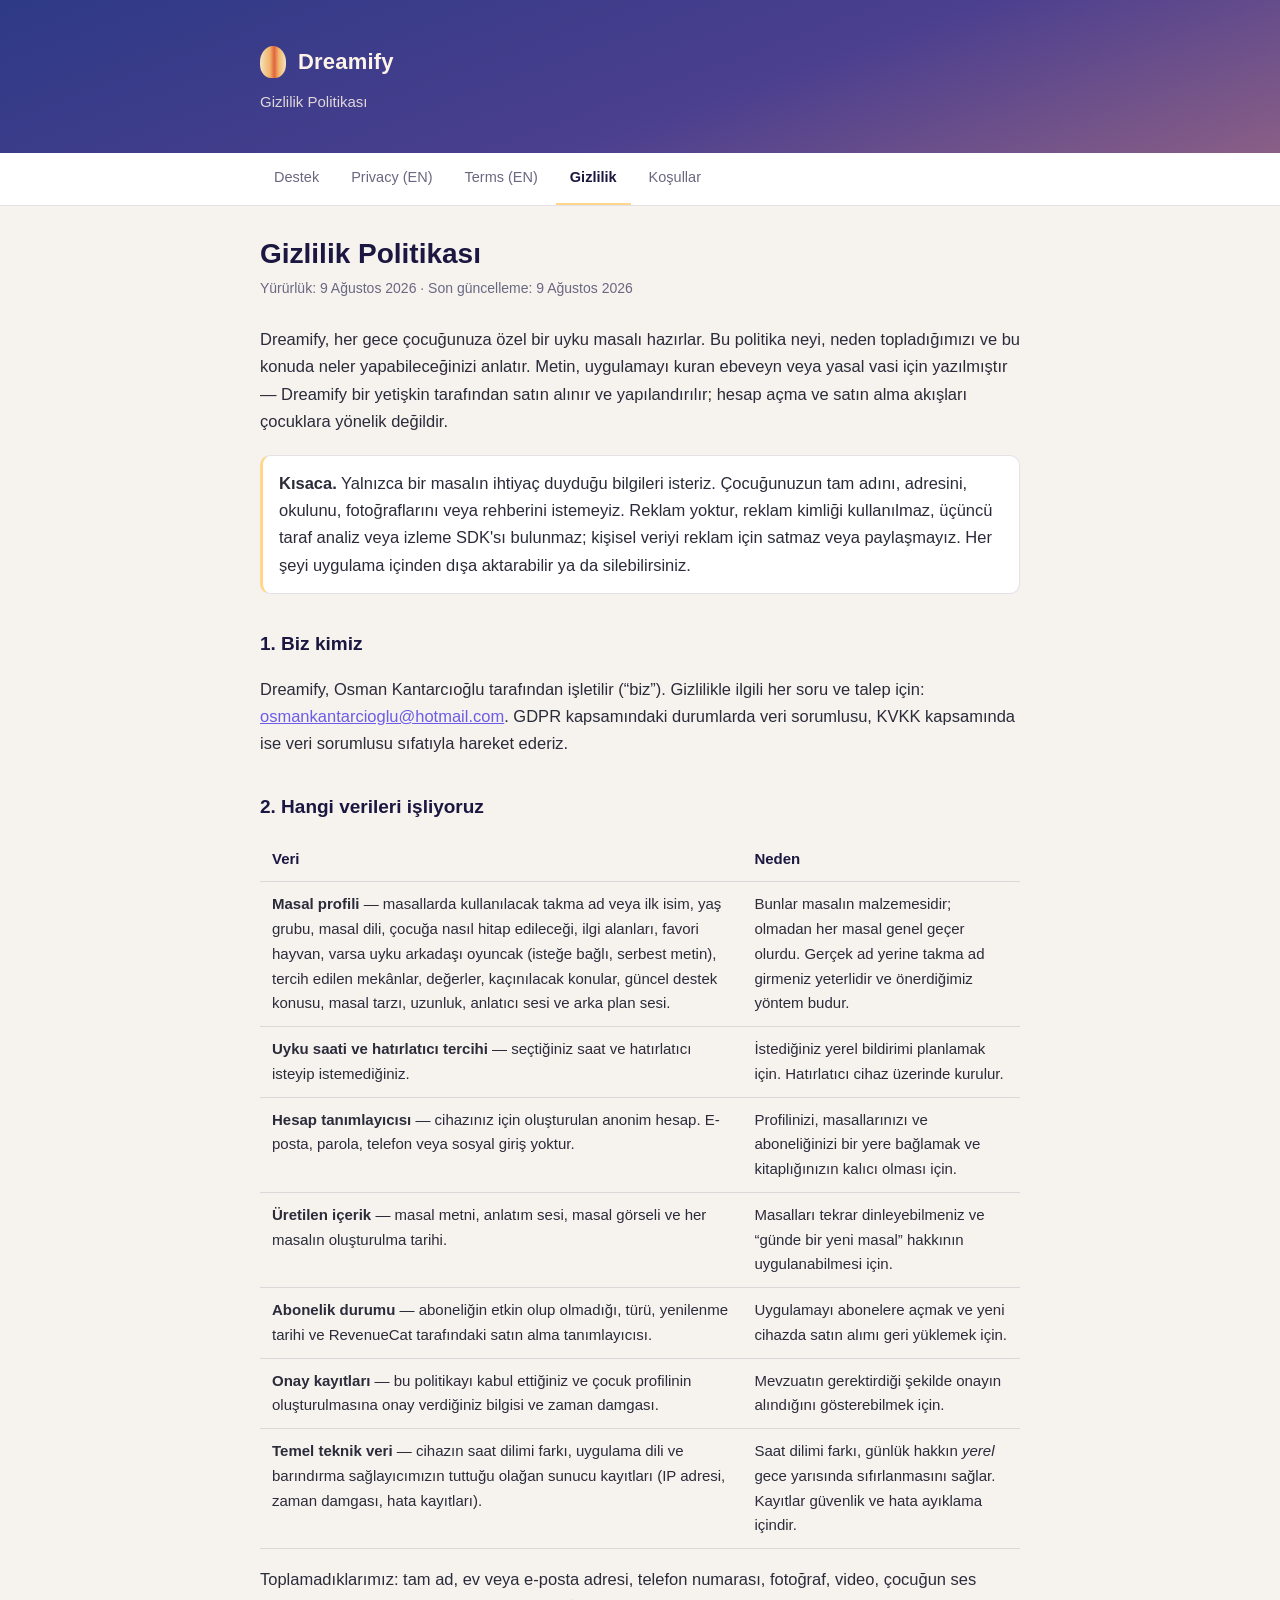
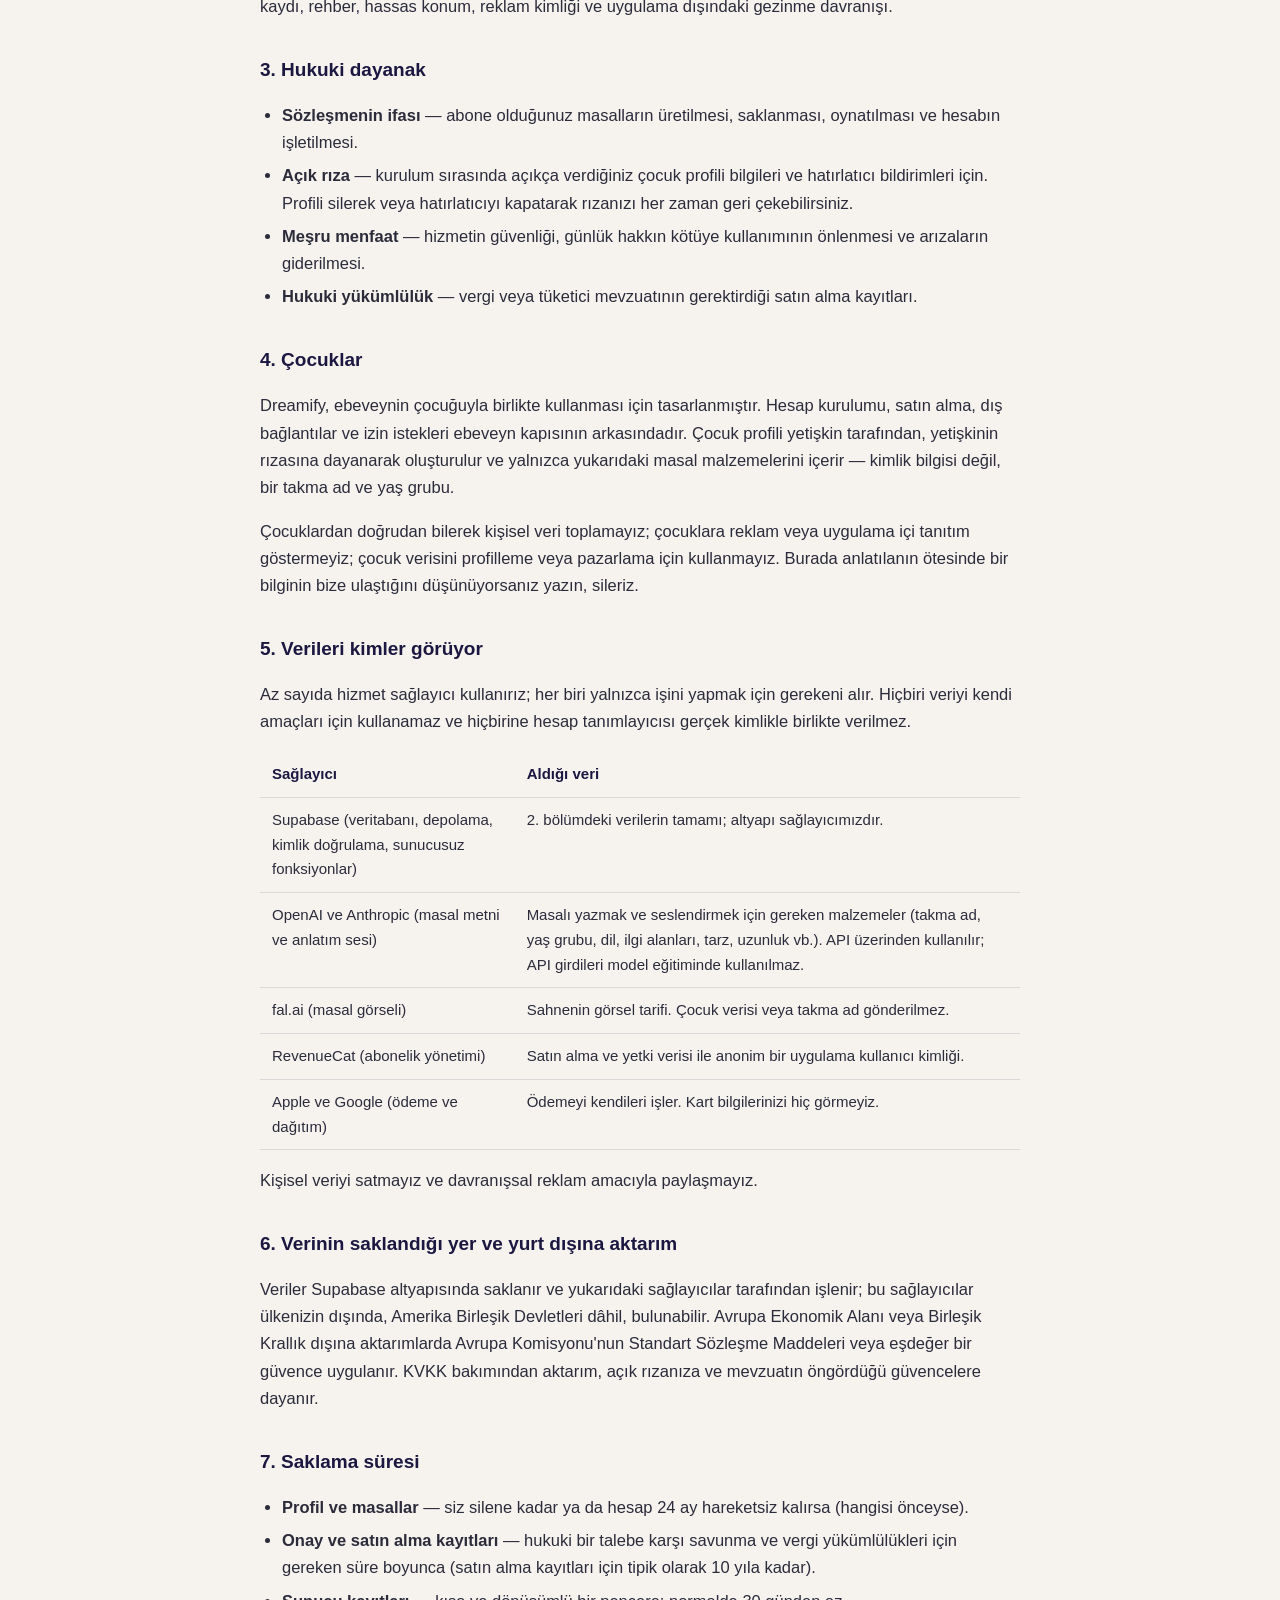
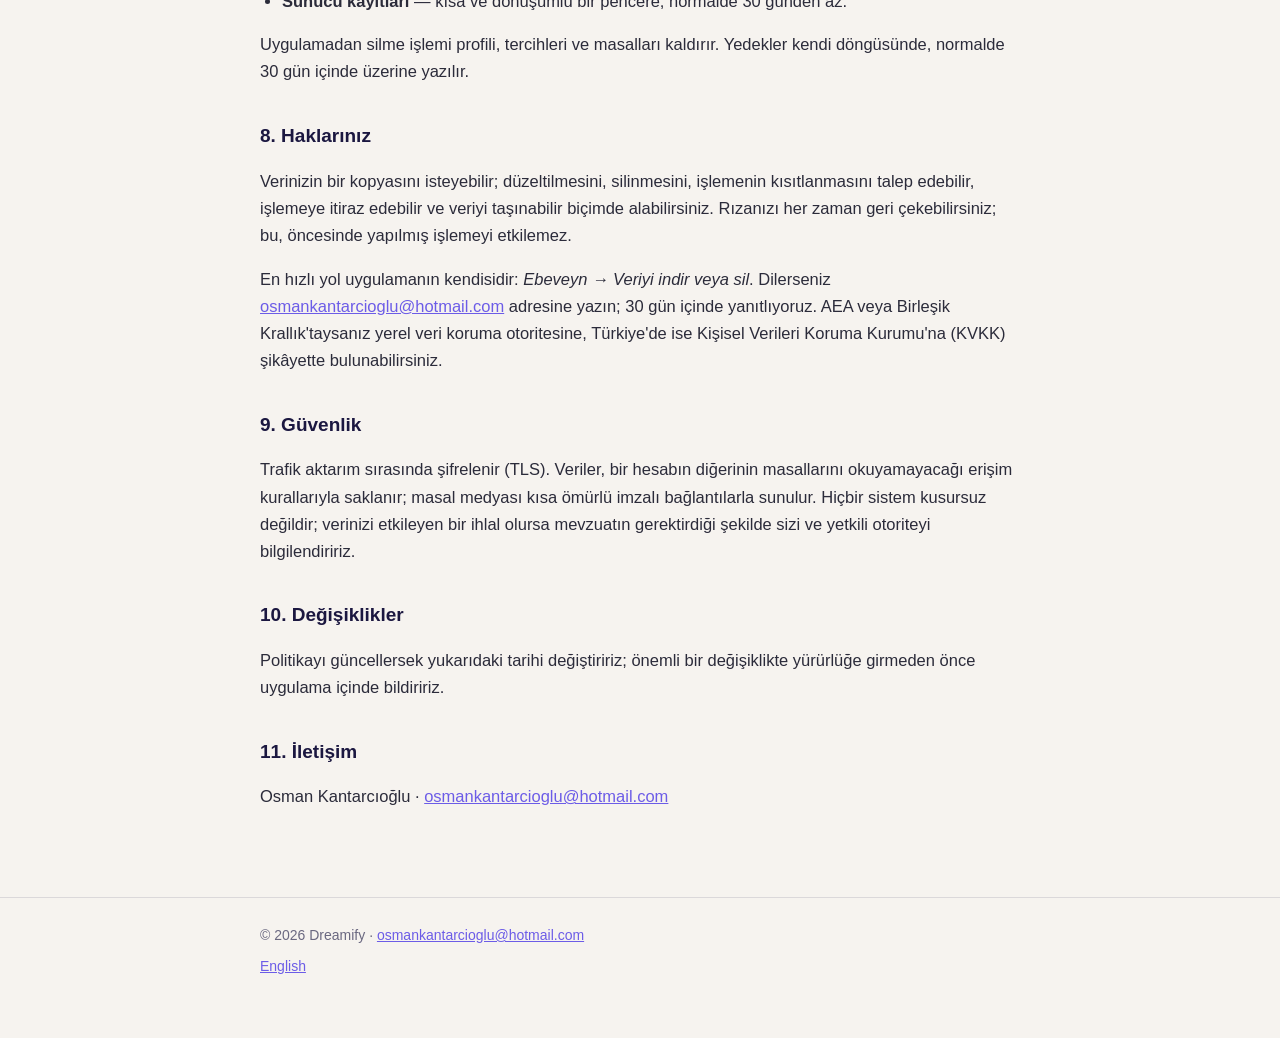
==== privacy-tr.html @ 8d032427 "Add Dreamify privacy policy, terms and support pages (EN + TR) Co-Authored-By: Claude Opus 5 <norepl" ====
<!doctype html>
<html lang="tr">
<head>
<meta charset="utf-8">
<meta name="viewport" content="width=device-width, initial-scale=1">
<title>Dreamify — Gizlilik Politikası</title>
<link rel="stylesheet" href="style.css">
</head>
<body>
<header class="hero">
  <div class="wrap">
    <div class="brand"><span class="balloon"></span> Dreamify</div>
    <p>Gizlilik Politikası</p>
  </div>
</header>

<nav class="tabs"><div class="wrap">
  <a href="index.html">Destek</a>
  <a href="privacy.html">Privacy (EN)</a>
  <a href="terms.html">Terms (EN)</a>
  <a href="privacy-tr.html" aria-current="page">Gizlilik</a>
  <a href="terms-tr.html">Koşullar</a>
</div></nav>

<main><div class="wrap">
  <h1>Gizlilik Politikası</h1>
  <p class="updated">Yürürlük: 9 Ağustos 2026 · Son güncelleme: 9 Ağustos 2026</p>

  <p>Dreamify, her gece çocuğunuza özel bir uyku masalı hazırlar. Bu politika neyi, neden topladığımızı ve bu konuda neler yapabileceğinizi anlatır. Metin, uygulamayı kuran ebeveyn veya yasal vasi için yazılmıştır — Dreamify bir yetişkin tarafından satın alınır ve yapılandırılır; hesap açma ve satın alma akışları çocuklara yönelik değildir.</p>

  <div class="callout">
    <strong>Kısaca.</strong> Yalnızca bir masalın ihtiyaç duyduğu bilgileri isteriz. Çocuğunuzun tam adını, adresini, okulunu, fotoğraflarını veya rehberini istemeyiz. Reklam yoktur, reklam kimliği kullanılmaz, üçüncü taraf analiz veya izleme SDK'sı bulunmaz; kişisel veriyi reklam için satmaz veya paylaşmayız. Her şeyi uygulama içinden dışa aktarabilir ya da silebilirsiniz.
  </div>

  <h2>1. Biz kimiz</h2>
  <p>Dreamify, Osman Kantarcıoğlu tarafından işletilir (“biz”). Gizlilikle ilgili her soru ve talep için: <a href="mailto:osmankantarcioglu@hotmail.com">osmankantarcioglu@hotmail.com</a>. GDPR kapsamındaki durumlarda veri sorumlusu, KVKK kapsamında ise veri sorumlusu sıfatıyla hareket ederiz.</p>

  <h2>2. Hangi verileri işliyoruz</h2>
  <table>
    <tr><th>Veri</th><th>Neden</th></tr>
    <tr>
      <td><strong>Masal profili</strong> — masallarda kullanılacak takma ad veya ilk isim, yaş grubu, masal dili, çocuğa nasıl hitap edileceği, ilgi alanları, favori hayvan, varsa uyku arkadaşı oyuncak (isteğe bağlı, serbest metin), tercih edilen mekânlar, değerler, kaçınılacak konular, güncel destek konusu, masal tarzı, uzunluk, anlatıcı sesi ve arka plan sesi.</td>
      <td>Bunlar masalın malzemesidir; olmadan her masal genel geçer olurdu. Gerçek ad yerine takma ad girmeniz yeterlidir ve önerdiğimiz yöntem budur.</td>
    </tr>
    <tr>
      <td><strong>Uyku saati ve hatırlatıcı tercihi</strong> — seçtiğiniz saat ve hatırlatıcı isteyip istemediğiniz.</td>
      <td>İstediğiniz yerel bildirimi planlamak için. Hatırlatıcı cihaz üzerinde kurulur.</td>
    </tr>
    <tr>
      <td><strong>Hesap tanımlayıcısı</strong> — cihazınız için oluşturulan anonim hesap. E-posta, parola, telefon veya sosyal giriş yoktur.</td>
      <td>Profilinizi, masallarınızı ve aboneliğinizi bir yere bağlamak ve kitaplığınızın kalıcı olması için.</td>
    </tr>
    <tr>
      <td><strong>Üretilen içerik</strong> — masal metni, anlatım sesi, masal görseli ve her masalın oluşturulma tarihi.</td>
      <td>Masalları tekrar dinleyebilmeniz ve “günde bir yeni masal” hakkının uygulanabilmesi için.</td>
    </tr>
    <tr>
      <td><strong>Abonelik durumu</strong> — aboneliğin etkin olup olmadığı, türü, yenilenme tarihi ve RevenueCat tarafındaki satın alma tanımlayıcısı.</td>
      <td>Uygulamayı abonelere açmak ve yeni cihazda satın alımı geri yüklemek için.</td>
    </tr>
    <tr>
      <td><strong>Onay kayıtları</strong> — bu politikayı kabul ettiğiniz ve çocuk profilinin oluşturulmasına onay verdiğiniz bilgisi ve zaman damgası.</td>
      <td>Mevzuatın gerektirdiği şekilde onayın alındığını gösterebilmek için.</td>
    </tr>
    <tr>
      <td><strong>Temel teknik veri</strong> — cihazın saat dilimi farkı, uygulama dili ve barındırma sağlayıcımızın tuttuğu olağan sunucu kayıtları (IP adresi, zaman damgası, hata kayıtları).</td>
      <td>Saat dilimi farkı, günlük hakkın <em>yerel</em> gece yarısında sıfırlanmasını sağlar. Kayıtlar güvenlik ve hata ayıklama içindir.</td>
    </tr>
  </table>

  <p>Toplamadıklarımız: tam ad, ev veya e-posta adresi, telefon numarası, fotoğraf, video, çocuğun ses kaydı, rehber, hassas konum, reklam kimliği ve uygulama dışındaki gezinme davranışı.</p>

  <h2>3. Hukuki dayanak</h2>
  <ul>
    <li><strong>Sözleşmenin ifası</strong> — abone olduğunuz masalların üretilmesi, saklanması, oynatılması ve hesabın işletilmesi.</li>
    <li><strong>Açık rıza</strong> — kurulum sırasında açıkça verdiğiniz çocuk profili bilgileri ve hatırlatıcı bildirimleri için. Profili silerek veya hatırlatıcıyı kapatarak rızanızı her zaman geri çekebilirsiniz.</li>
    <li><strong>Meşru menfaat</strong> — hizmetin güvenliği, günlük hakkın kötüye kullanımının önlenmesi ve arızaların giderilmesi.</li>
    <li><strong>Hukuki yükümlülük</strong> — vergi veya tüketici mevzuatının gerektirdiği satın alma kayıtları.</li>
  </ul>

  <h2>4. Çocuklar</h2>
  <p>Dreamify, ebeveynin çocuğuyla birlikte kullanması için tasarlanmıştır. Hesap kurulumu, satın alma, dış bağlantılar ve izin istekleri ebeveyn kapısının arkasındadır. Çocuk profili yetişkin tarafından, yetişkinin rızasına dayanarak oluşturulur ve yalnızca yukarıdaki masal malzemelerini içerir — kimlik bilgisi değil, bir takma ad ve yaş grubu.</p>
  <p>Çocuklardan doğrudan bilerek kişisel veri toplamayız; çocuklara reklam veya uygulama içi tanıtım göstermeyiz; çocuk verisini profilleme veya pazarlama için kullanmayız. Burada anlatılanın ötesinde bir bilginin bize ulaştığını düşünüyorsanız yazın, sileriz.</p>

  <h2>5. Verileri kimler görüyor</h2>
  <p>Az sayıda hizmet sağlayıcı kullanırız; her biri yalnızca işini yapmak için gerekeni alır. Hiçbiri veriyi kendi amaçları için kullanamaz ve hiçbirine hesap tanımlayıcısı gerçek kimlikle birlikte verilmez.</p>
  <table>
    <tr><th>Sağlayıcı</th><th>Aldığı veri</th></tr>
    <tr><td>Supabase (veritabanı, depolama, kimlik doğrulama, sunucusuz fonksiyonlar)</td><td>2. bölümdeki verilerin tamamı; altyapı sağlayıcımızdır.</td></tr>
    <tr><td>OpenAI ve Anthropic (masal metni ve anlatım sesi)</td><td>Masalı yazmak ve seslendirmek için gereken malzemeler (takma ad, yaş grubu, dil, ilgi alanları, tarz, uzunluk vb.). API üzerinden kullanılır; API girdileri model eğitiminde kullanılmaz.</td></tr>
    <tr><td>fal.ai (masal görseli)</td><td>Sahnenin görsel tarifi. Çocuk verisi veya takma ad gönderilmez.</td></tr>
    <tr><td>RevenueCat (abonelik yönetimi)</td><td>Satın alma ve yetki verisi ile anonim bir uygulama kullanıcı kimliği.</td></tr>
    <tr><td>Apple ve Google (ödeme ve dağıtım)</td><td>Ödemeyi kendileri işler. Kart bilgilerinizi hiç görmeyiz.</td></tr>
  </table>
  <p>Kişisel veriyi satmayız ve davranışsal reklam amacıyla paylaşmayız.</p>

  <h2>6. Verinin saklandığı yer ve yurt dışına aktarım</h2>
  <p>Veriler Supabase altyapısında saklanır ve yukarıdaki sağlayıcılar tarafından işlenir; bu sağlayıcılar ülkenizin dışında, Amerika Birleşik Devletleri dâhil, bulunabilir. Avrupa Ekonomik Alanı veya Birleşik Krallık dışına aktarımlarda Avrupa Komisyonu'nun Standart Sözleşme Maddeleri veya eşdeğer bir güvence uygulanır. KVKK bakımından aktarım, açık rızanıza ve mevzuatın öngördüğü güvencelere dayanır.</p>

  <h2>7. Saklama süresi</h2>
  <ul>
    <li><strong>Profil ve masallar</strong> — siz silene kadar ya da hesap 24 ay hareketsiz kalırsa (hangisi önceyse).</li>
    <li><strong>Onay ve satın alma kayıtları</strong> — hukuki bir talebe karşı savunma ve vergi yükümlülükleri için gereken süre boyunca (satın alma kayıtları için tipik olarak 10 yıla kadar).</li>
    <li><strong>Sunucu kayıtları</strong> — kısa ve dönüşümlü bir pencere; normalde 30 günden az.</li>
  </ul>
  <p>Uygulamadan silme işlemi profili, tercihleri ve masalları kaldırır. Yedekler kendi döngüsünde, normalde 30 gün içinde üzerine yazılır.</p>

  <h2>8. Haklarınız</h2>
  <p>Verinizin bir kopyasını isteyebilir; düzeltilmesini, silinmesini, işlemenin kısıtlanmasını talep edebilir, işlemeye itiraz edebilir ve veriyi taşınabilir biçimde alabilirsiniz. Rızanızı her zaman geri çekebilirsiniz; bu, öncesinde yapılmış işlemeyi etkilemez.</p>
  <p>En hızlı yol uygulamanın kendisidir: <em>Ebeveyn → Veriyi indir veya sil</em>. Dilerseniz <a href="mailto:osmankantarcioglu@hotmail.com">osmankantarcioglu@hotmail.com</a> adresine yazın; 30 gün içinde yanıtlıyoruz. AEA veya Birleşik Krallık'taysanız yerel veri koruma otoritesine, Türkiye'de ise Kişisel Verileri Koruma Kurumu'na (KVKK) şikâyette bulunabilirsiniz.</p>

  <h2>9. Güvenlik</h2>
  <p>Trafik aktarım sırasında şifrelenir (TLS). Veriler, bir hesabın diğerinin masallarını okuyamayacağı erişim kurallarıyla saklanır; masal medyası kısa ömürlü imzalı bağlantılarla sunulur. Hiçbir sistem kusursuz değildir; verinizi etkileyen bir ihlal olursa mevzuatın gerektirdiği şekilde sizi ve yetkili otoriteyi bilgilendiririz.</p>

  <h2>10. Değişiklikler</h2>
  <p>Politikayı güncellersek yukarıdaki tarihi değiştiririz; önemli bir değişiklikte yürürlüğe girmeden önce uygulama içinde bildiririz.</p>

  <h2>11. İletişim</h2>
  <p>Osman Kantarcıoğlu · <a href="mailto:osmankantarcioglu@hotmail.com">osmankantarcioglu@hotmail.com</a></p>
</div></main>

<footer><div class="wrap">
  © 2026 Dreamify · <a href="mailto:osmankantarcioglu@hotmail.com">osmankantarcioglu@hotmail.com</a>
  <div class="lang"><a href="privacy.html">English</a></div>
</div></footer>
</body>
</html>
---- style.css ----
/* Dreamify legal pages — self-contained, no external fonts or scripts. */
:root {
  --ink: #1b1740;
  --indigo: #2e3a86;
  --cream: #fdf3e8;
  --gold: #ffd68c;
  --body: #2b2b3a;
  --muted: #6a6880;
  --line: rgba(27, 23, 64, 0.12);
  --card: #ffffff;
  --bg: #f6f3ef;
}

@media (prefers-color-scheme: dark) {
  :root {
    --body: #e8e4f2;
    --muted: #a29fb8;
    --line: rgba(253, 243, 232, 0.16);
    --card: #1a1636;
    --bg: #100d26;
    --ink: #fdf3e8;
  }
}

* { box-sizing: border-box; }

body {
  margin: 0;
  background: var(--bg);
  color: var(--body);
  font-family: -apple-system, BlinkMacSystemFont, "Segoe UI", Roboto, Helvetica, Arial, sans-serif;
  font-size: 16.5px;
  line-height: 1.65;
}

header.hero {
  background: linear-gradient(160deg, #2e3a86 0%, #4b3f8f 58%, #8a5f86 100%);
  color: var(--cream);
  padding: 44px 22px 38px;
}

.wrap { max-width: 760px; margin: 0 auto; }

.brand {
  display: flex;
  align-items: center;
  gap: 12px;
  font-size: 22px;
  font-weight: 600;
  letter-spacing: 0.2px;
}

.brand .balloon {
  display: inline-block;
  width: 26px;
  height: 32px;
  border-radius: 50% 50% 42% 42%;
  background: linear-gradient(90deg, #f7e2c0 0%, #f0b46a 38%, #e2643c 55%, #f0b46a 72%, #f7e2c0 100%);
}

header.hero p { margin: 10px 0 0; opacity: 0.85; font-size: 15px; }

nav.tabs {
  border-bottom: 1px solid var(--line);
  background: var(--card);
  position: sticky;
  top: 0;
  z-index: 2;
}

nav.tabs .wrap { display: flex; gap: 4px; flex-wrap: wrap; }

nav.tabs a {
  padding: 13px 14px;
  color: var(--muted);
  text-decoration: none;
  font-size: 14.5px;
  border-bottom: 2px solid transparent;
}

nav.tabs a:hover { color: var(--body); }
nav.tabs a[aria-current="page"] { color: var(--ink); border-bottom-color: var(--gold); font-weight: 600; }

main { padding: 30px 22px 70px; }

h1 { font-size: 28px; line-height: 1.25; margin: 0 0 6px; color: var(--ink); }
h2 { font-size: 19px; margin: 34px 0 8px; color: var(--ink); }
h3 { font-size: 16px; margin: 22px 0 6px; color: var(--ink); }

.updated { color: var(--muted); font-size: 14px; margin: 0 0 26px; }

ul { padding-left: 22px; }
li { margin: 6px 0; }

a { color: #6c5ce7; }
@media (prefers-color-scheme: dark) { a { color: var(--gold); } }

table { width: 100%; border-collapse: collapse; margin: 14px 0; font-size: 15px; display: block; overflow-x: auto; }
th, td { text-align: left; padding: 10px 12px; border-bottom: 1px solid var(--line); vertical-align: top; }
th { color: var(--ink); font-weight: 600; }

.callout {
  background: var(--card);
  border: 1px solid var(--line);
  border-left: 3px solid var(--gold);
  border-radius: 10px;
  padding: 14px 16px;
  margin: 20px 0;
}

footer {
  border-top: 1px solid var(--line);
  padding: 26px 22px 60px;
  color: var(--muted);
  font-size: 14px;
}

.lang { margin-top: 8px; font-size: 14px; }
.lang a { margin-right: 10px; }
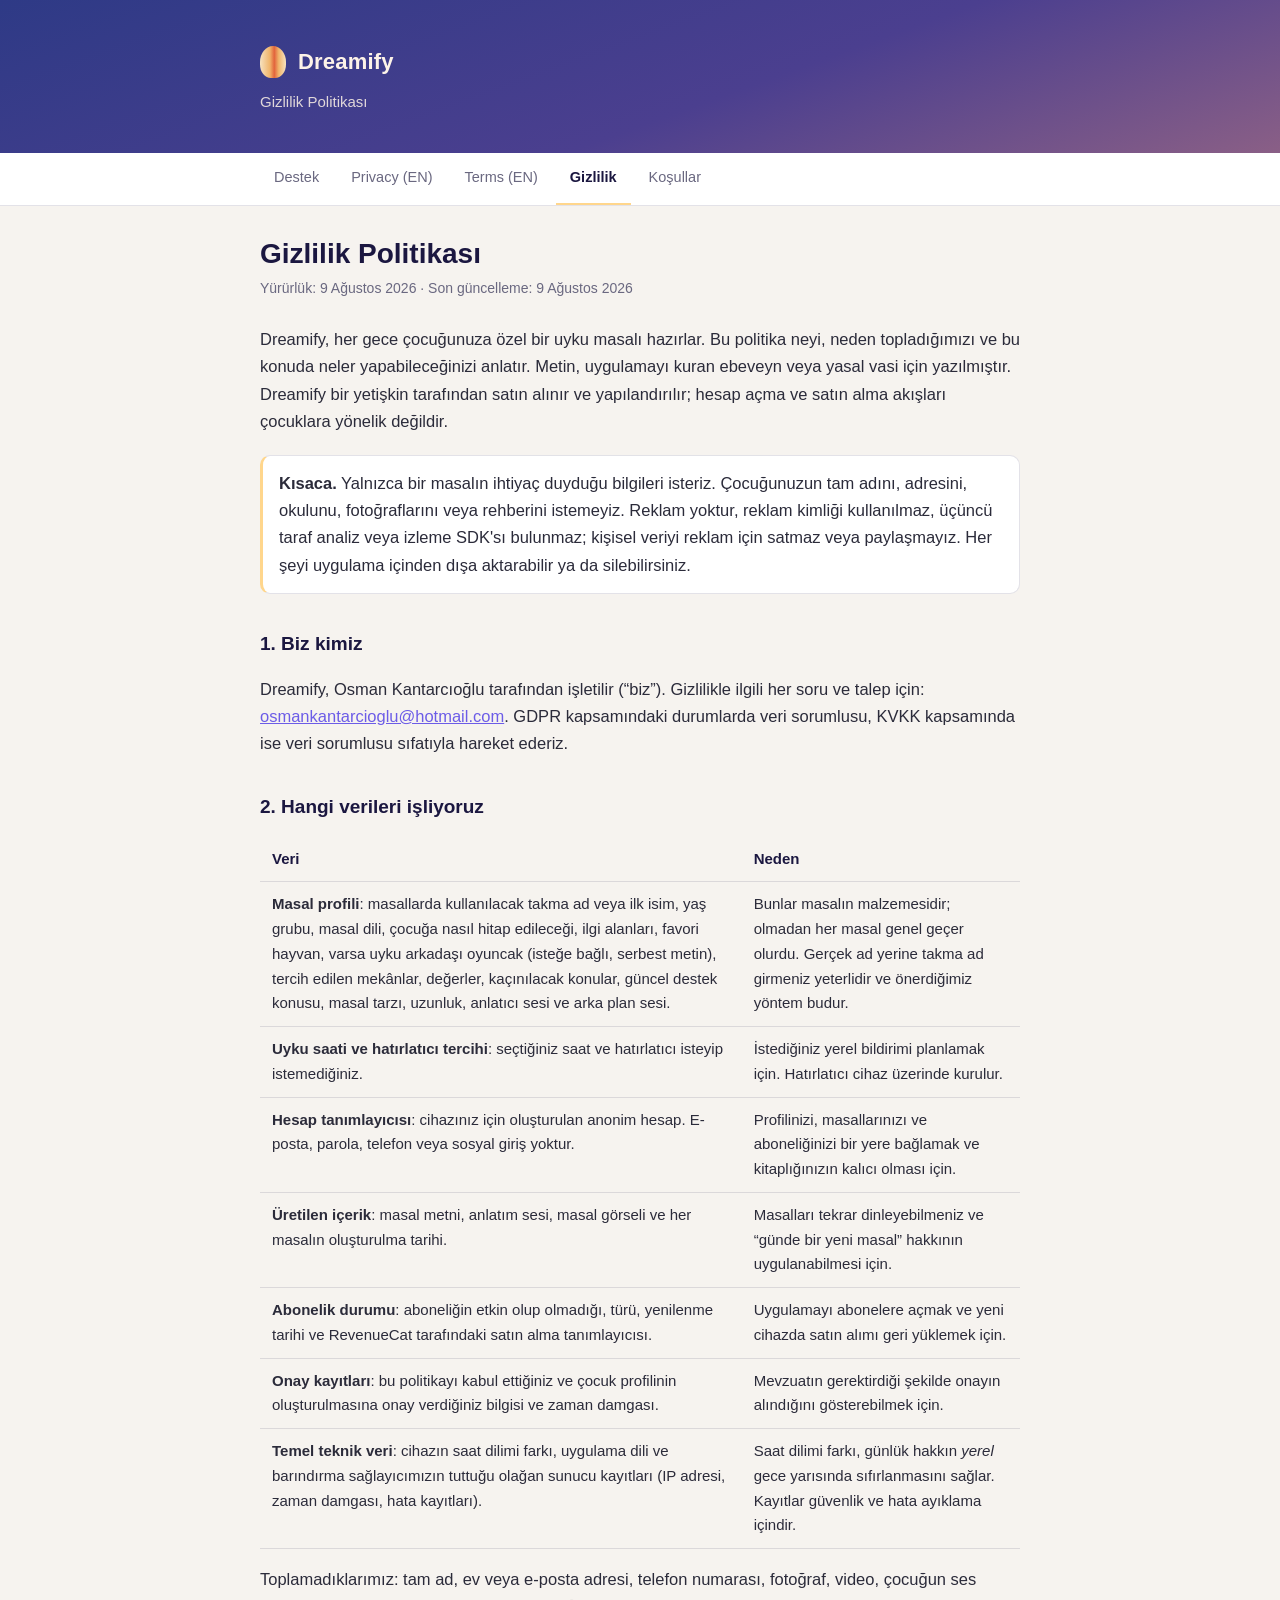
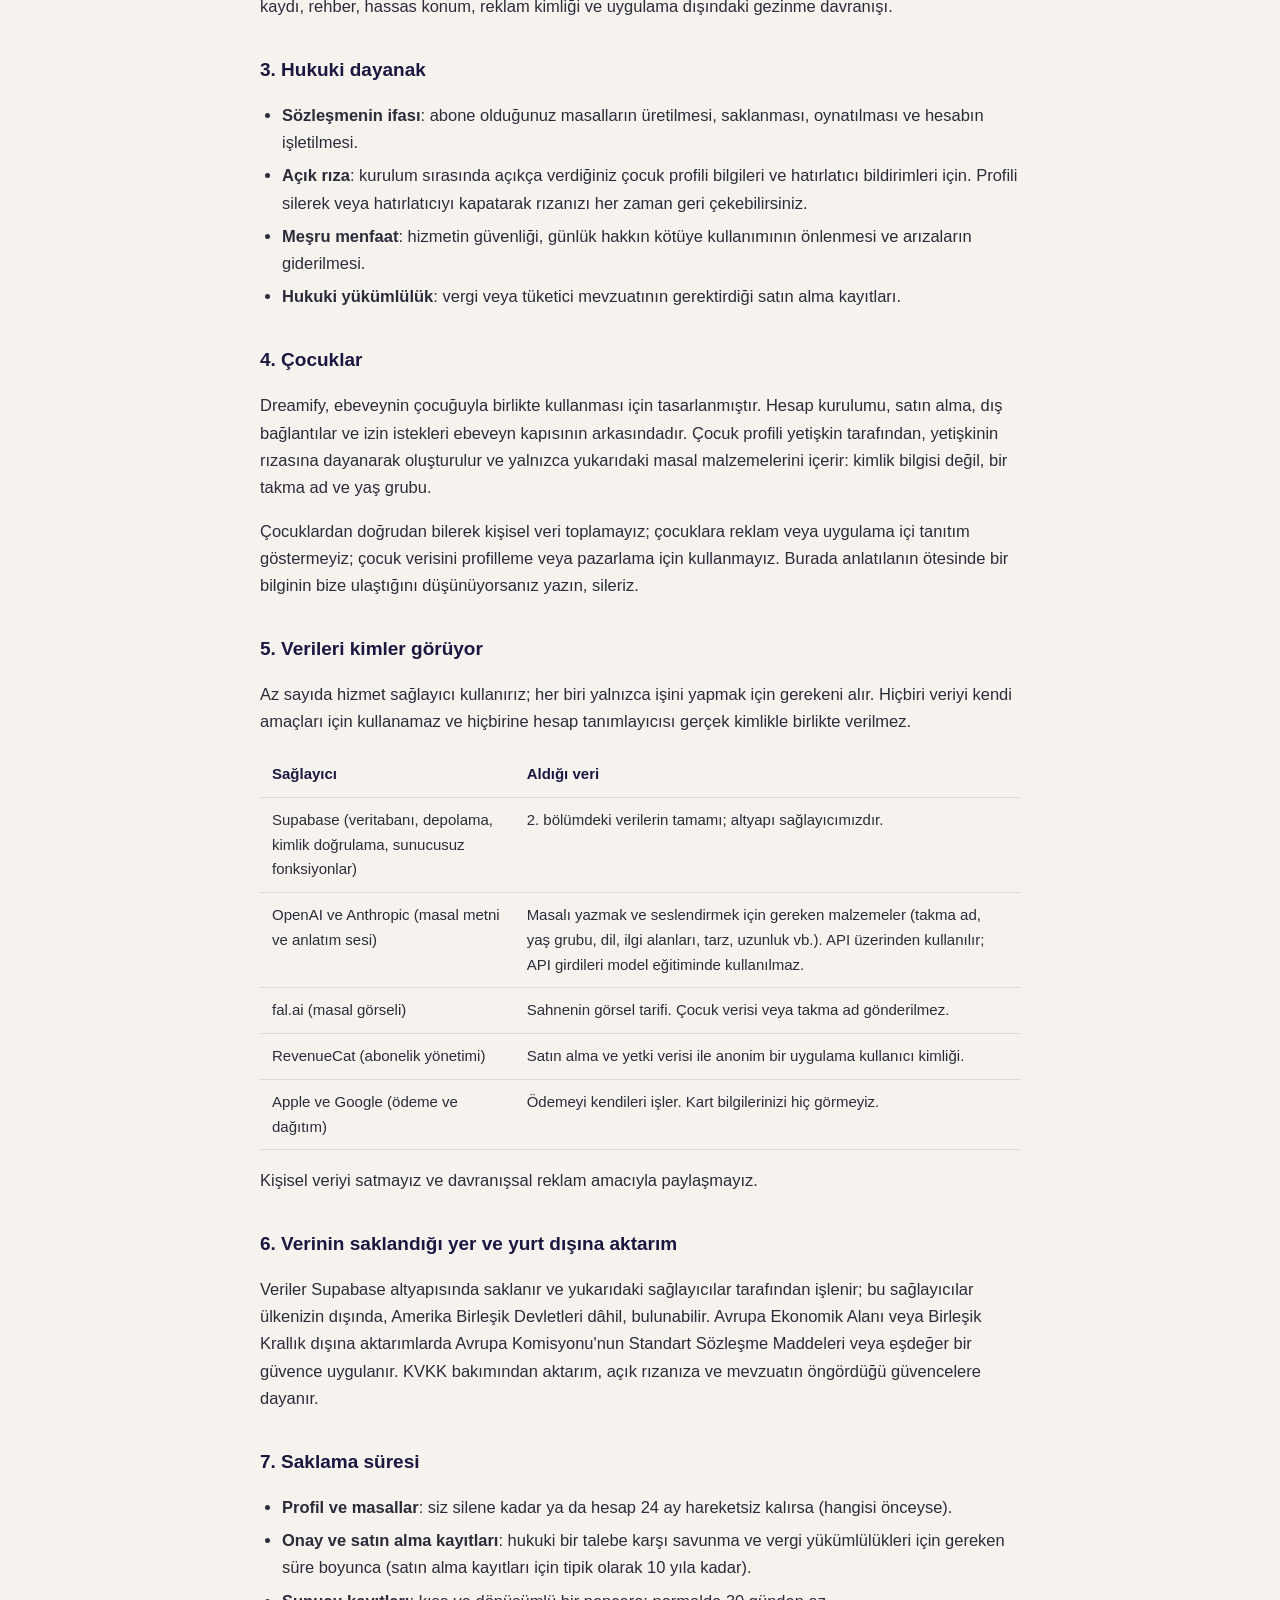
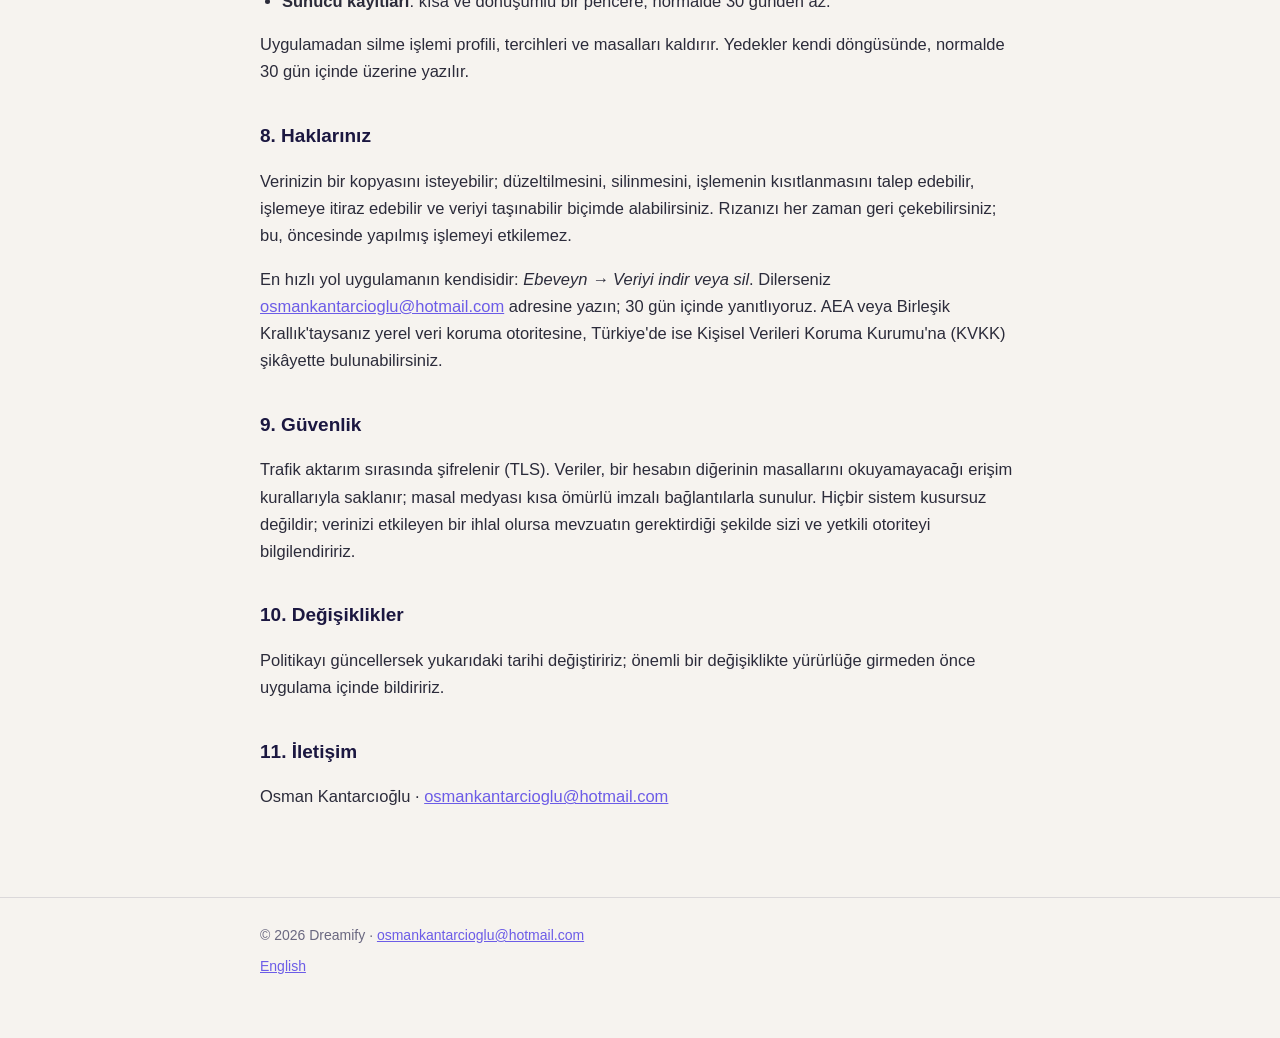
==== commit 3c6dd1c2: "Drop em dashes from the legal pages playbook.md §8: shipped copy must not read as machine-written, a" ====
--- a/privacy-tr.html
+++ b/privacy-tr.html
@@ -3,7 +3,7 @@
 <head>
 <meta charset="utf-8">
 <meta name="viewport" content="width=device-width, initial-scale=1">
-<title>Dreamify — Gizlilik Politikası</title>
+<title>Dreamify Gizlilik Politikası</title>
 <link rel="stylesheet" href="style.css">
 </head>
 <body>
@@ -26,7 +26,7 @@
   <h1>Gizlilik Politikası</h1>
   <p class="updated">Yürürlük: 9 Ağustos 2026 · Son güncelleme: 9 Ağustos 2026</p>
 
-  <p>Dreamify, her gece çocuğunuza özel bir uyku masalı hazırlar. Bu politika neyi, neden topladığımızı ve bu konuda neler yapabileceğinizi anlatır. Metin, uygulamayı kuran ebeveyn veya yasal vasi için yazılmıştır — Dreamify bir yetişkin tarafından satın alınır ve yapılandırılır; hesap açma ve satın alma akışları çocuklara yönelik değildir.</p>
+  <p>Dreamify, her gece çocuğunuza özel bir uyku masalı hazırlar. Bu politika neyi, neden topladığımızı ve bu konuda neler yapabileceğinizi anlatır. Metin, uygulamayı kuran ebeveyn veya yasal vasi için yazılmıştır. Dreamify bir yetişkin tarafından satın alınır ve yapılandırılır; hesap açma ve satın alma akışları çocuklara yönelik değildir.</p>
 
   <div class="callout">
     <strong>Kısaca.</strong> Yalnızca bir masalın ihtiyaç duyduğu bilgileri isteriz. Çocuğunuzun tam adını, adresini, okulunu, fotoğraflarını veya rehberini istemeyiz. Reklam yoktur, reklam kimliği kullanılmaz, üçüncü taraf analiz veya izleme SDK'sı bulunmaz; kişisel veriyi reklam için satmaz veya paylaşmayız. Her şeyi uygulama içinden dışa aktarabilir ya da silebilirsiniz.
@@ -39,31 +39,31 @@
   <table>
     <tr><th>Veri</th><th>Neden</th></tr>
     <tr>
-      <td><strong>Masal profili</strong> — masallarda kullanılacak takma ad veya ilk isim, yaş grubu, masal dili, çocuğa nasıl hitap edileceği, ilgi alanları, favori hayvan, varsa uyku arkadaşı oyuncak (isteğe bağlı, serbest metin), tercih edilen mekânlar, değerler, kaçınılacak konular, güncel destek konusu, masal tarzı, uzunluk, anlatıcı sesi ve arka plan sesi.</td>
+      <td><strong>Masal profili</strong>: masallarda kullanılacak takma ad veya ilk isim, yaş grubu, masal dili, çocuğa nasıl hitap edileceği, ilgi alanları, favori hayvan, varsa uyku arkadaşı oyuncak (isteğe bağlı, serbest metin), tercih edilen mekânlar, değerler, kaçınılacak konular, güncel destek konusu, masal tarzı, uzunluk, anlatıcı sesi ve arka plan sesi.</td>
       <td>Bunlar masalın malzemesidir; olmadan her masal genel geçer olurdu. Gerçek ad yerine takma ad girmeniz yeterlidir ve önerdiğimiz yöntem budur.</td>
     </tr>
     <tr>
-      <td><strong>Uyku saati ve hatırlatıcı tercihi</strong> — seçtiğiniz saat ve hatırlatıcı isteyip istemediğiniz.</td>
+      <td><strong>Uyku saati ve hatırlatıcı tercihi</strong>: seçtiğiniz saat ve hatırlatıcı isteyip istemediğiniz.</td>
       <td>İstediğiniz yerel bildirimi planlamak için. Hatırlatıcı cihaz üzerinde kurulur.</td>
     </tr>
     <tr>
-      <td><strong>Hesap tanımlayıcısı</strong> — cihazınız için oluşturulan anonim hesap. E-posta, parola, telefon veya sosyal giriş yoktur.</td>
+      <td><strong>Hesap tanımlayıcısı</strong>: cihazınız için oluşturulan anonim hesap. E-posta, parola, telefon veya sosyal giriş yoktur.</td>
       <td>Profilinizi, masallarınızı ve aboneliğinizi bir yere bağlamak ve kitaplığınızın kalıcı olması için.</td>
     </tr>
     <tr>
-      <td><strong>Üretilen içerik</strong> — masal metni, anlatım sesi, masal görseli ve her masalın oluşturulma tarihi.</td>
+      <td><strong>Üretilen içerik</strong>: masal metni, anlatım sesi, masal görseli ve her masalın oluşturulma tarihi.</td>
       <td>Masalları tekrar dinleyebilmeniz ve “günde bir yeni masal” hakkının uygulanabilmesi için.</td>
     </tr>
     <tr>
-      <td><strong>Abonelik durumu</strong> — aboneliğin etkin olup olmadığı, türü, yenilenme tarihi ve RevenueCat tarafındaki satın alma tanımlayıcısı.</td>
+      <td><strong>Abonelik durumu</strong>: aboneliğin etkin olup olmadığı, türü, yenilenme tarihi ve RevenueCat tarafındaki satın alma tanımlayıcısı.</td>
       <td>Uygulamayı abonelere açmak ve yeni cihazda satın alımı geri yüklemek için.</td>
     </tr>
     <tr>
-      <td><strong>Onay kayıtları</strong> — bu politikayı kabul ettiğiniz ve çocuk profilinin oluşturulmasına onay verdiğiniz bilgisi ve zaman damgası.</td>
+      <td><strong>Onay kayıtları</strong>: bu politikayı kabul ettiğiniz ve çocuk profilinin oluşturulmasına onay verdiğiniz bilgisi ve zaman damgası.</td>
       <td>Mevzuatın gerektirdiği şekilde onayın alındığını gösterebilmek için.</td>
     </tr>
     <tr>
-      <td><strong>Temel teknik veri</strong> — cihazın saat dilimi farkı, uygulama dili ve barındırma sağlayıcımızın tuttuğu olağan sunucu kayıtları (IP adresi, zaman damgası, hata kayıtları).</td>
+      <td><strong>Temel teknik veri</strong>: cihazın saat dilimi farkı, uygulama dili ve barındırma sağlayıcımızın tuttuğu olağan sunucu kayıtları (IP adresi, zaman damgası, hata kayıtları).</td>
       <td>Saat dilimi farkı, günlük hakkın <em>yerel</em> gece yarısında sıfırlanmasını sağlar. Kayıtlar güvenlik ve hata ayıklama içindir.</td>
     </tr>
   </table>
@@ -72,14 +72,14 @@
 
   <h2>3. Hukuki dayanak</h2>
   <ul>
-    <li><strong>Sözleşmenin ifası</strong> — abone olduğunuz masalların üretilmesi, saklanması, oynatılması ve hesabın işletilmesi.</li>
-    <li><strong>Açık rıza</strong> — kurulum sırasında açıkça verdiğiniz çocuk profili bilgileri ve hatırlatıcı bildirimleri için. Profili silerek veya hatırlatıcıyı kapatarak rızanızı her zaman geri çekebilirsiniz.</li>
-    <li><strong>Meşru menfaat</strong> — hizmetin güvenliği, günlük hakkın kötüye kullanımının önlenmesi ve arızaların giderilmesi.</li>
-    <li><strong>Hukuki yükümlülük</strong> — vergi veya tüketici mevzuatının gerektirdiği satın alma kayıtları.</li>
+    <li><strong>Sözleşmenin ifası</strong>: abone olduğunuz masalların üretilmesi, saklanması, oynatılması ve hesabın işletilmesi.</li>
+    <li><strong>Açık rıza</strong>: kurulum sırasında açıkça verdiğiniz çocuk profili bilgileri ve hatırlatıcı bildirimleri için. Profili silerek veya hatırlatıcıyı kapatarak rızanızı her zaman geri çekebilirsiniz.</li>
+    <li><strong>Meşru menfaat</strong>: hizmetin güvenliği, günlük hakkın kötüye kullanımının önlenmesi ve arızaların giderilmesi.</li>
+    <li><strong>Hukuki yükümlülük</strong>: vergi veya tüketici mevzuatının gerektirdiği satın alma kayıtları.</li>
   </ul>
 
   <h2>4. Çocuklar</h2>
-  <p>Dreamify, ebeveynin çocuğuyla birlikte kullanması için tasarlanmıştır. Hesap kurulumu, satın alma, dış bağlantılar ve izin istekleri ebeveyn kapısının arkasındadır. Çocuk profili yetişkin tarafından, yetişkinin rızasına dayanarak oluşturulur ve yalnızca yukarıdaki masal malzemelerini içerir — kimlik bilgisi değil, bir takma ad ve yaş grubu.</p>
+  <p>Dreamify, ebeveynin çocuğuyla birlikte kullanması için tasarlanmıştır. Hesap kurulumu, satın alma, dış bağlantılar ve izin istekleri ebeveyn kapısının arkasındadır. Çocuk profili yetişkin tarafından, yetişkinin rızasına dayanarak oluşturulur ve yalnızca yukarıdaki masal malzemelerini içerir: kimlik bilgisi değil, bir takma ad ve yaş grubu.</p>
   <p>Çocuklardan doğrudan bilerek kişisel veri toplamayız; çocuklara reklam veya uygulama içi tanıtım göstermeyiz; çocuk verisini profilleme veya pazarlama için kullanmayız. Burada anlatılanın ötesinde bir bilginin bize ulaştığını düşünüyorsanız yazın, sileriz.</p>
 
   <h2>5. Verileri kimler görüyor</h2>
@@ -99,9 +99,9 @@
 
   <h2>7. Saklama süresi</h2>
   <ul>
-    <li><strong>Profil ve masallar</strong> — siz silene kadar ya da hesap 24 ay hareketsiz kalırsa (hangisi önceyse).</li>
-    <li><strong>Onay ve satın alma kayıtları</strong> — hukuki bir talebe karşı savunma ve vergi yükümlülükleri için gereken süre boyunca (satın alma kayıtları için tipik olarak 10 yıla kadar).</li>
-    <li><strong>Sunucu kayıtları</strong> — kısa ve dönüşümlü bir pencere; normalde 30 günden az.</li>
+    <li><strong>Profil ve masallar</strong>: siz silene kadar ya da hesap 24 ay hareketsiz kalırsa (hangisi önceyse).</li>
+    <li><strong>Onay ve satın alma kayıtları</strong>: hukuki bir talebe karşı savunma ve vergi yükümlülükleri için gereken süre boyunca (satın alma kayıtları için tipik olarak 10 yıla kadar).</li>
+    <li><strong>Sunucu kayıtları</strong>: kısa ve dönüşümlü bir pencere; normalde 30 günden az.</li>
   </ul>
   <p>Uygulamadan silme işlemi profili, tercihleri ve masalları kaldırır. Yedekler kendi döngüsünde, normalde 30 gün içinde üzerine yazılır.</p>
 
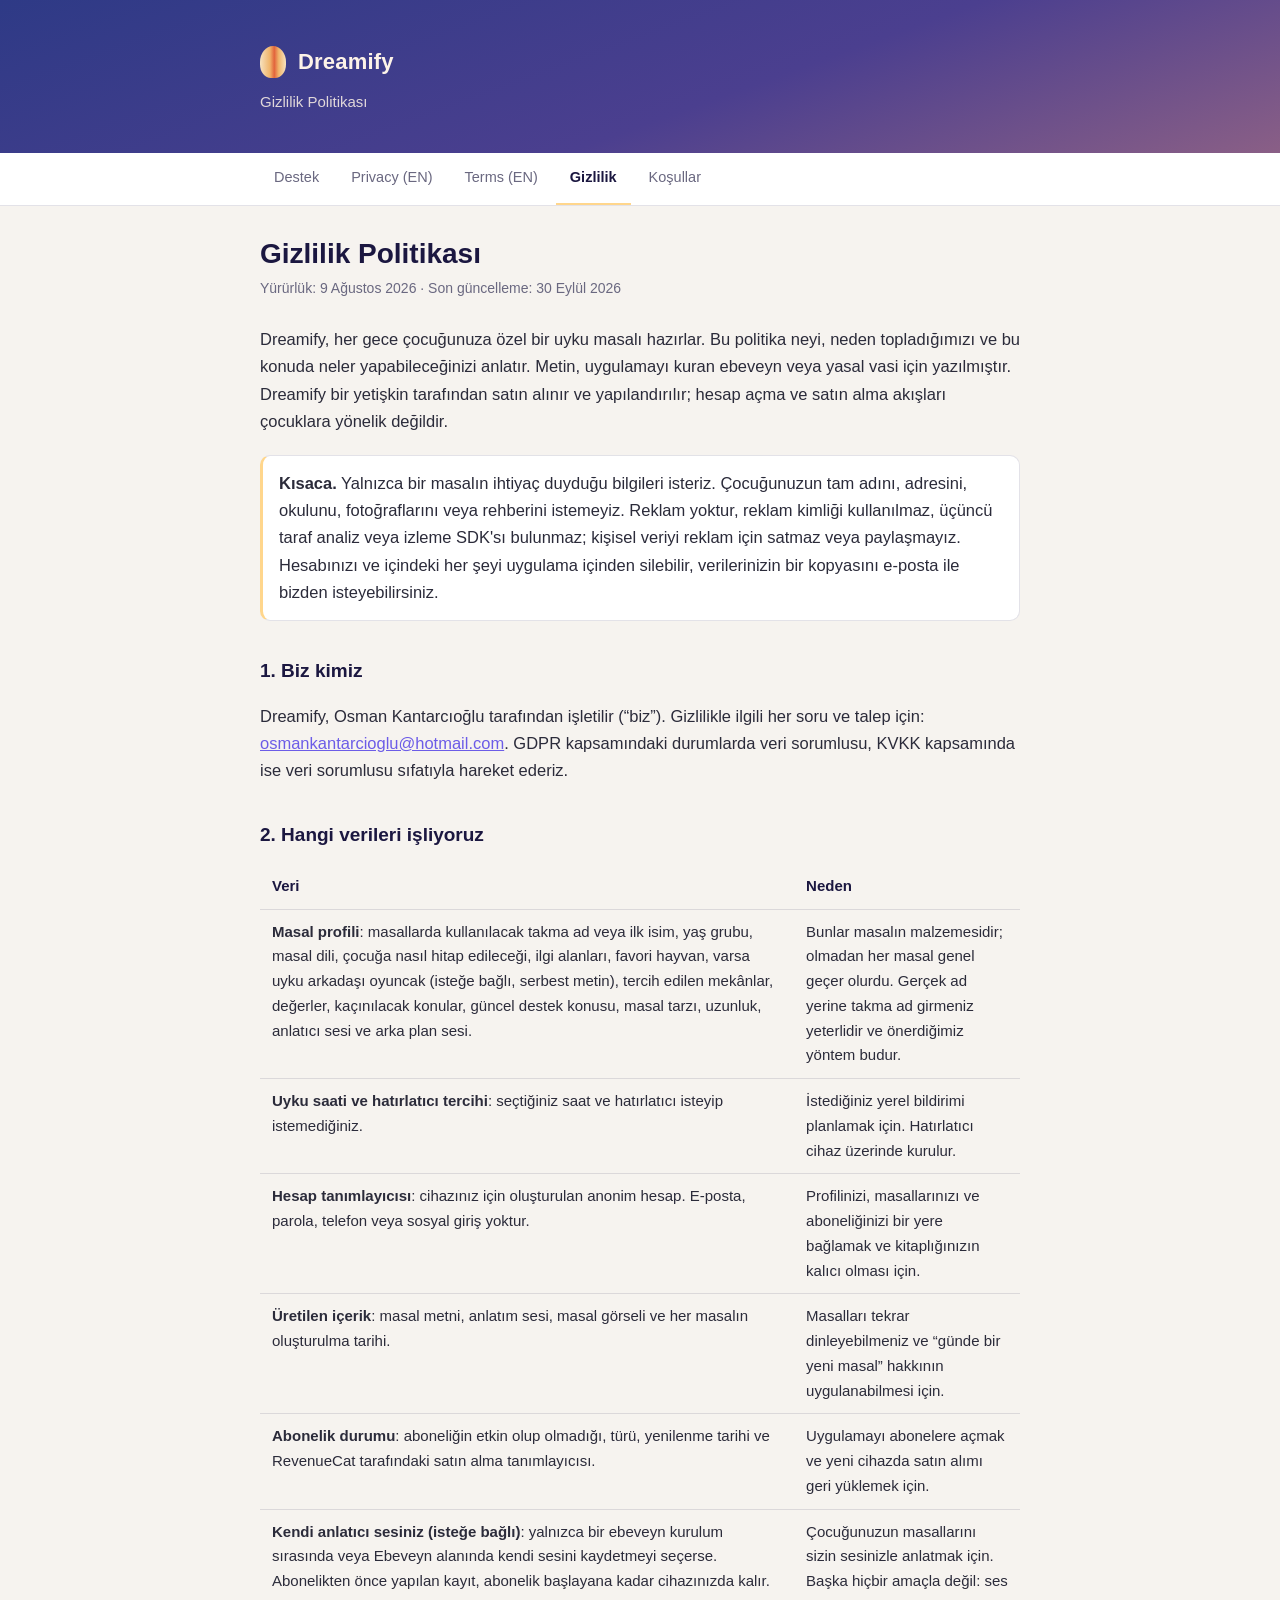
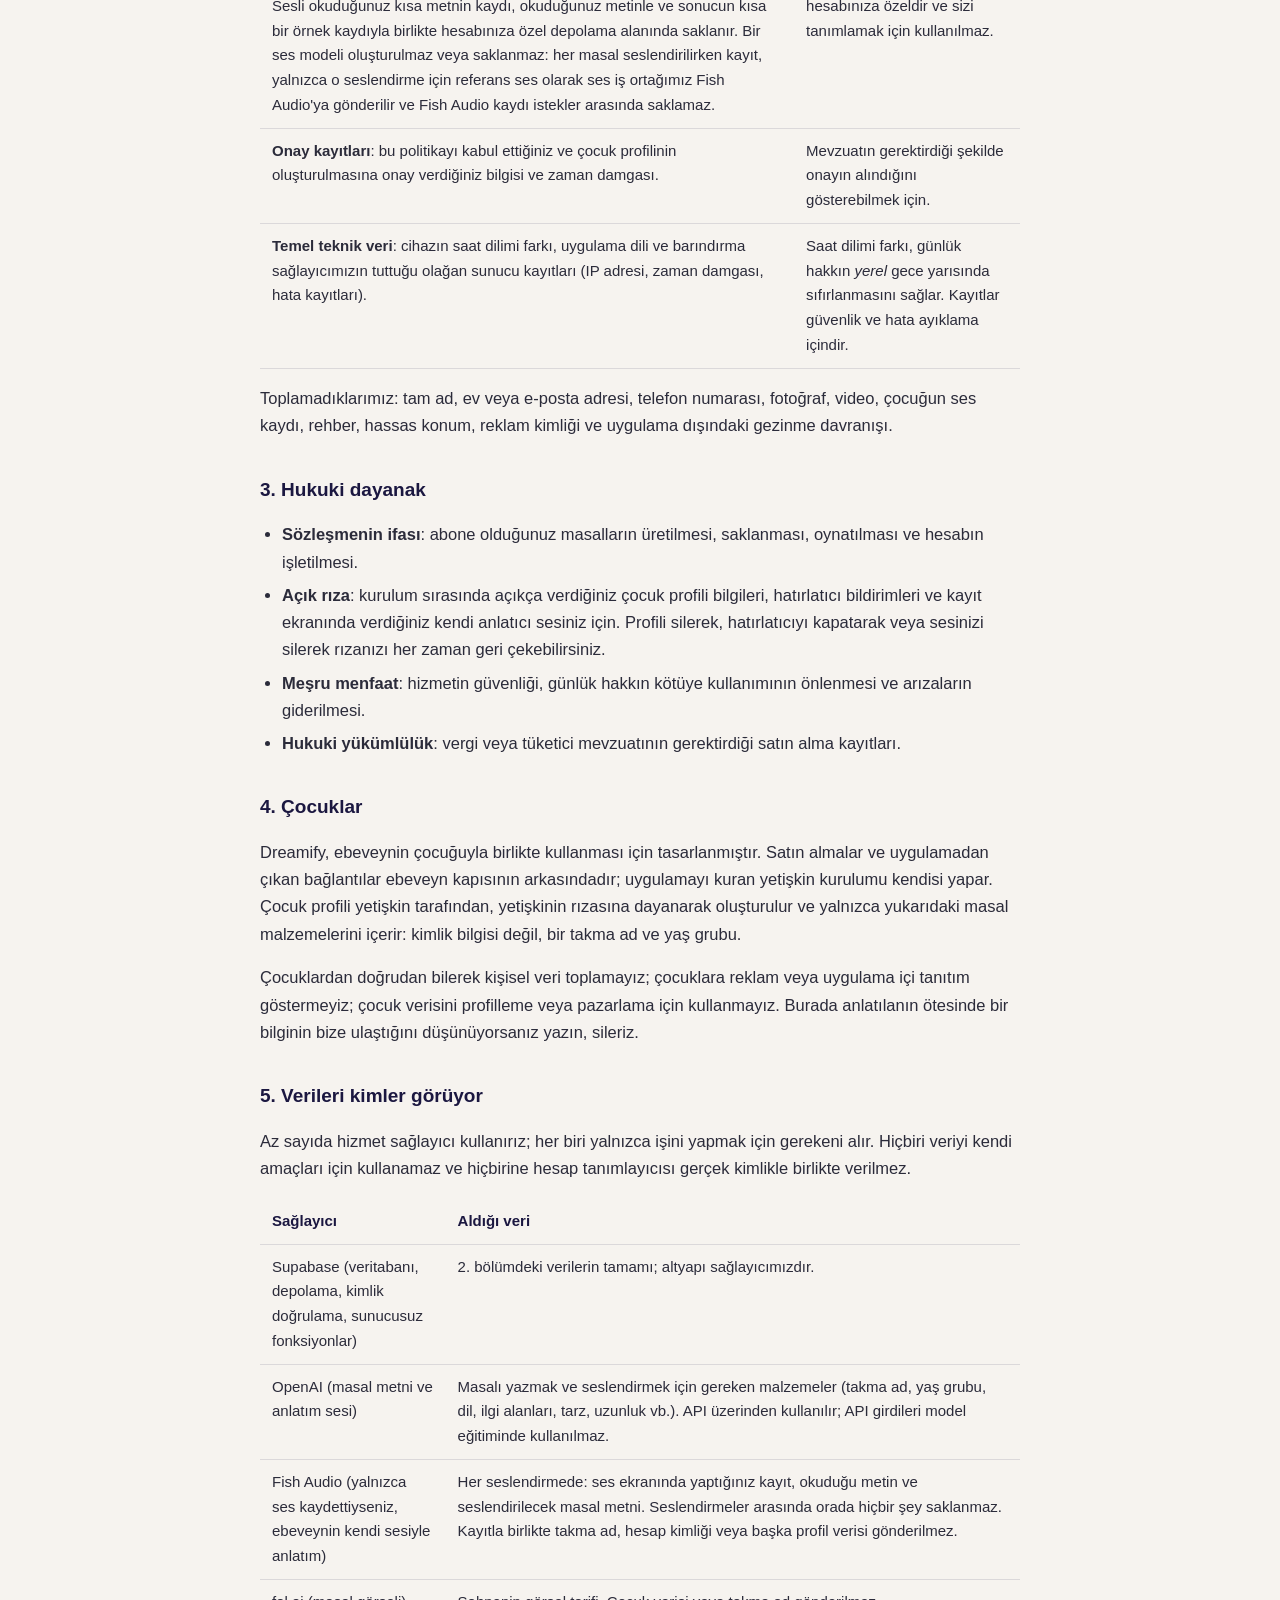
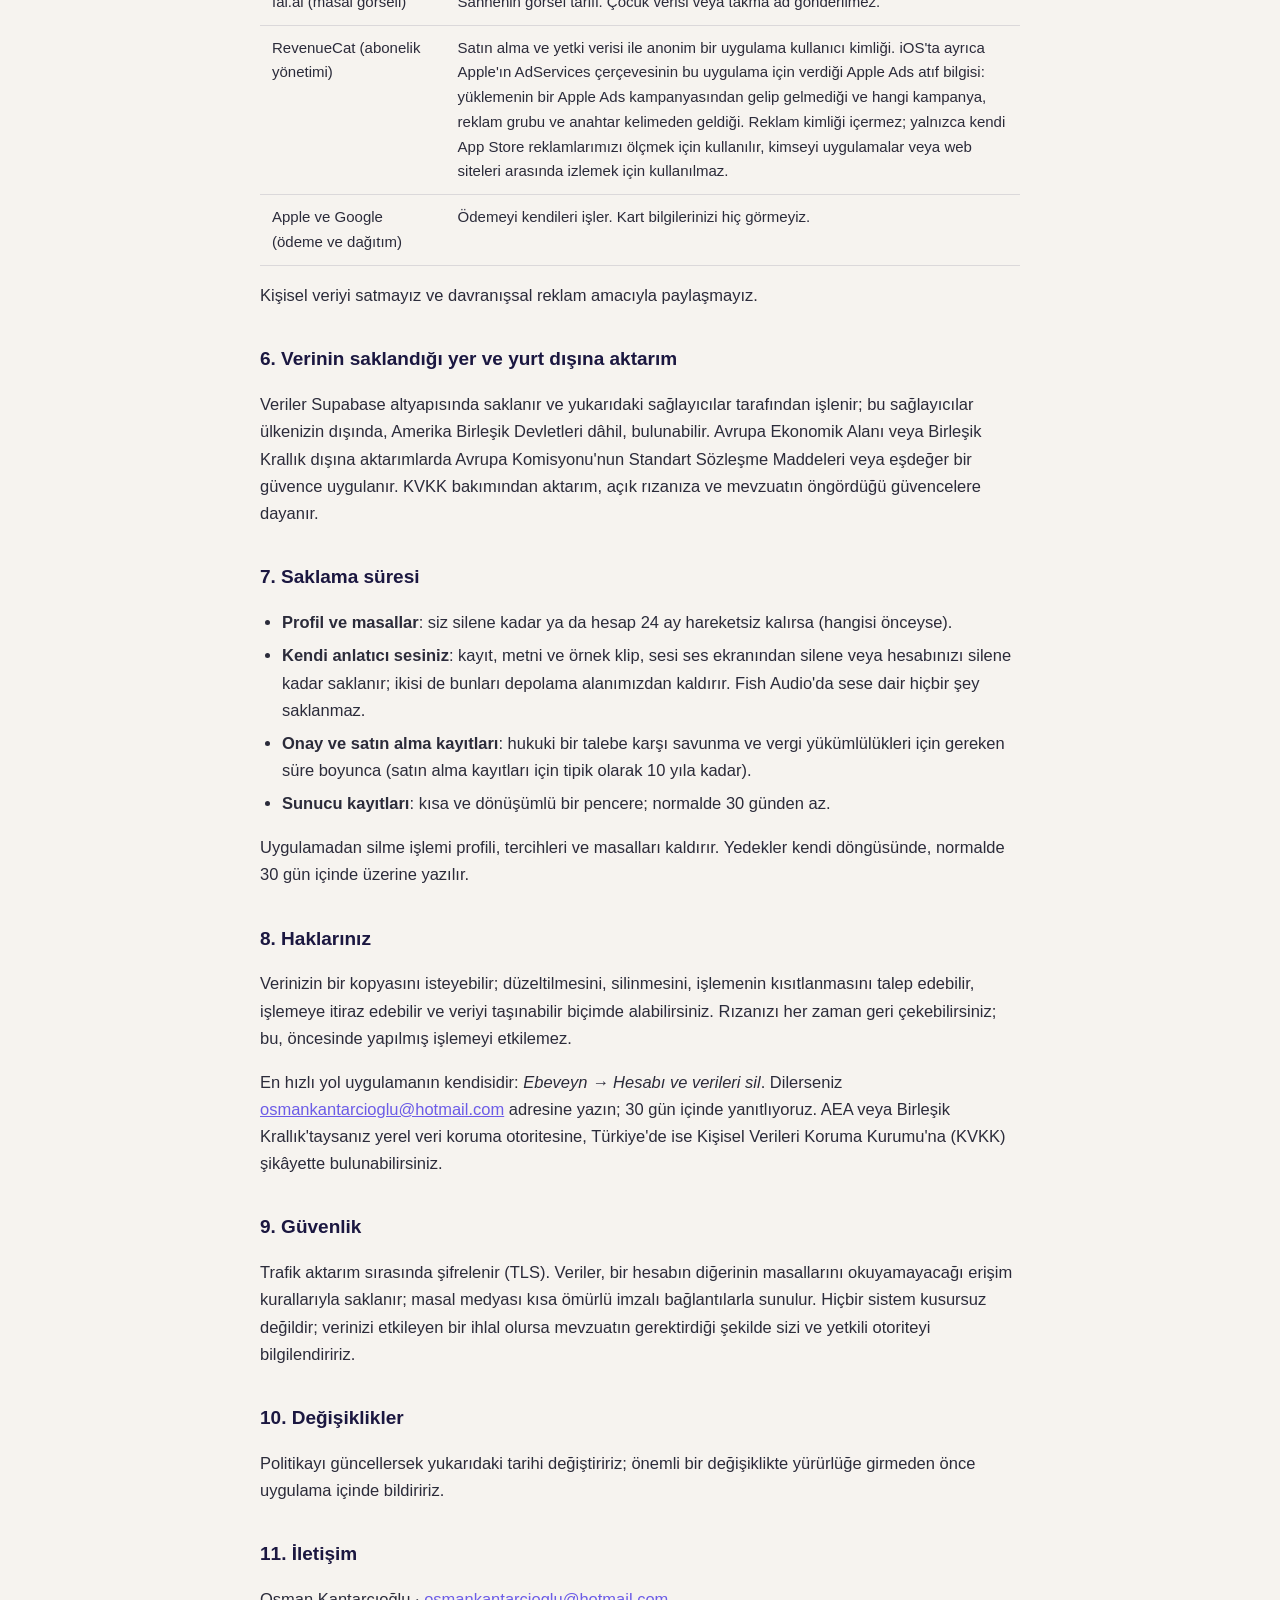
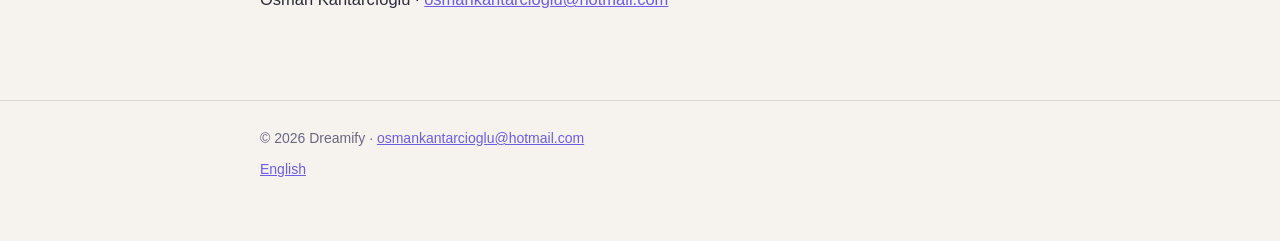
==== commit d7bc25c0: "Update privacy policy: parent's own voice via Fish Audio (recording kept, no model), Apple Ads attri" ====
--- a/privacy-tr.html
+++ b/privacy-tr.html
@@ -24,12 +24,12 @@
 
 <main><div class="wrap">
   <h1>Gizlilik Politikası</h1>
-  <p class="updated">Yürürlük: 9 Ağustos 2026 · Son güncelleme: 9 Ağustos 2026</p>
+  <p class="updated">Yürürlük: 9 Ağustos 2026 · Son güncelleme: 30 Eylül 2026</p>
 
   <p>Dreamify, her gece çocuğunuza özel bir uyku masalı hazırlar. Bu politika neyi, neden topladığımızı ve bu konuda neler yapabileceğinizi anlatır. Metin, uygulamayı kuran ebeveyn veya yasal vasi için yazılmıştır. Dreamify bir yetişkin tarafından satın alınır ve yapılandırılır; hesap açma ve satın alma akışları çocuklara yönelik değildir.</p>
 
   <div class="callout">
-    <strong>Kısaca.</strong> Yalnızca bir masalın ihtiyaç duyduğu bilgileri isteriz. Çocuğunuzun tam adını, adresini, okulunu, fotoğraflarını veya rehberini istemeyiz. Reklam yoktur, reklam kimliği kullanılmaz, üçüncü taraf analiz veya izleme SDK'sı bulunmaz; kişisel veriyi reklam için satmaz veya paylaşmayız. Her şeyi uygulama içinden dışa aktarabilir ya da silebilirsiniz.
+    <strong>Kısaca.</strong> Yalnızca bir masalın ihtiyaç duyduğu bilgileri isteriz. Çocuğunuzun tam adını, adresini, okulunu, fotoğraflarını veya rehberini istemeyiz. Reklam yoktur, reklam kimliği kullanılmaz, üçüncü taraf analiz veya izleme SDK'sı bulunmaz; kişisel veriyi reklam için satmaz veya paylaşmayız. Hesabınızı ve içindeki her şeyi uygulama içinden silebilir, verilerinizin bir kopyasını e-posta ile bizden isteyebilirsiniz.
   </div>
 
   <h2>1. Biz kimiz</h2>
@@ -59,6 +59,10 @@
       <td>Uygulamayı abonelere açmak ve yeni cihazda satın alımı geri yüklemek için.</td>
     </tr>
     <tr>
+      <td><strong>Kendi anlatıcı sesiniz (isteğe bağlı)</strong>: yalnızca bir ebeveyn kurulum sırasında veya Ebeveyn alanında kendi sesini kaydetmeyi seçerse. Abonelikten önce yapılan kayıt, abonelik başlayana kadar cihazınızda kalır. Sesli okuduğunuz kısa metnin kaydı, okuduğunuz metinle ve sonucun kısa bir örnek kaydıyla birlikte hesabınıza özel depolama alanında saklanır. Bir ses modeli oluşturulmaz veya saklanmaz: her masal seslendirilirken kayıt, yalnızca o seslendirme için referans ses olarak ses iş ortağımız Fish Audio'ya gönderilir ve Fish Audio kaydı istekler arasında saklamaz.</td>
+      <td>Çocuğunuzun masallarını sizin sesinizle anlatmak için. Başka hiçbir amaçla değil: ses hesabınıza özeldir ve sizi tanımlamak için kullanılmaz.</td>
+    </tr>
+    <tr>
       <td><strong>Onay kayıtları</strong>: bu politikayı kabul ettiğiniz ve çocuk profilinin oluşturulmasına onay verdiğiniz bilgisi ve zaman damgası.</td>
       <td>Mevzuatın gerektirdiği şekilde onayın alındığını gösterebilmek için.</td>
     </tr>
@@ -73,13 +77,13 @@
   <h2>3. Hukuki dayanak</h2>
   <ul>
     <li><strong>Sözleşmenin ifası</strong>: abone olduğunuz masalların üretilmesi, saklanması, oynatılması ve hesabın işletilmesi.</li>
-    <li><strong>Açık rıza</strong>: kurulum sırasında açıkça verdiğiniz çocuk profili bilgileri ve hatırlatıcı bildirimleri için. Profili silerek veya hatırlatıcıyı kapatarak rızanızı her zaman geri çekebilirsiniz.</li>
+    <li><strong>Açık rıza</strong>: kurulum sırasında açıkça verdiğiniz çocuk profili bilgileri, hatırlatıcı bildirimleri ve kayıt ekranında verdiğiniz kendi anlatıcı sesiniz için. Profili silerek, hatırlatıcıyı kapatarak veya sesinizi silerek rızanızı her zaman geri çekebilirsiniz.</li>
     <li><strong>Meşru menfaat</strong>: hizmetin güvenliği, günlük hakkın kötüye kullanımının önlenmesi ve arızaların giderilmesi.</li>
     <li><strong>Hukuki yükümlülük</strong>: vergi veya tüketici mevzuatının gerektirdiği satın alma kayıtları.</li>
   </ul>
 
   <h2>4. Çocuklar</h2>
-  <p>Dreamify, ebeveynin çocuğuyla birlikte kullanması için tasarlanmıştır. Hesap kurulumu, satın alma, dış bağlantılar ve izin istekleri ebeveyn kapısının arkasındadır. Çocuk profili yetişkin tarafından, yetişkinin rızasına dayanarak oluşturulur ve yalnızca yukarıdaki masal malzemelerini içerir: kimlik bilgisi değil, bir takma ad ve yaş grubu.</p>
+  <p>Dreamify, ebeveynin çocuğuyla birlikte kullanması için tasarlanmıştır. Satın almalar ve uygulamadan çıkan bağlantılar ebeveyn kapısının arkasındadır; uygulamayı kuran yetişkin kurulumu kendisi yapar. Çocuk profili yetişkin tarafından, yetişkinin rızasına dayanarak oluşturulur ve yalnızca yukarıdaki masal malzemelerini içerir: kimlik bilgisi değil, bir takma ad ve yaş grubu.</p>
   <p>Çocuklardan doğrudan bilerek kişisel veri toplamayız; çocuklara reklam veya uygulama içi tanıtım göstermeyiz; çocuk verisini profilleme veya pazarlama için kullanmayız. Burada anlatılanın ötesinde bir bilginin bize ulaştığını düşünüyorsanız yazın, sileriz.</p>
 
   <h2>5. Verileri kimler görüyor</h2>
@@ -87,9 +91,10 @@
   <table>
     <tr><th>Sağlayıcı</th><th>Aldığı veri</th></tr>
     <tr><td>Supabase (veritabanı, depolama, kimlik doğrulama, sunucusuz fonksiyonlar)</td><td>2. bölümdeki verilerin tamamı; altyapı sağlayıcımızdır.</td></tr>
-    <tr><td>OpenAI ve Anthropic (masal metni ve anlatım sesi)</td><td>Masalı yazmak ve seslendirmek için gereken malzemeler (takma ad, yaş grubu, dil, ilgi alanları, tarz, uzunluk vb.). API üzerinden kullanılır; API girdileri model eğitiminde kullanılmaz.</td></tr>
+    <tr><td>OpenAI (masal metni ve anlatım sesi)</td><td>Masalı yazmak ve seslendirmek için gereken malzemeler (takma ad, yaş grubu, dil, ilgi alanları, tarz, uzunluk vb.). API üzerinden kullanılır; API girdileri model eğitiminde kullanılmaz.</td></tr>
+    <tr><td>Fish Audio (yalnızca ses kaydettiyseniz, ebeveynin kendi sesiyle anlatım)</td><td>Her seslendirmede: ses ekranında yaptığınız kayıt, okuduğu metin ve seslendirilecek masal metni. Seslendirmeler arasında orada hiçbir şey saklanmaz. Kayıtla birlikte takma ad, hesap kimliği veya başka profil verisi gönderilmez.</td></tr>
     <tr><td>fal.ai (masal görseli)</td><td>Sahnenin görsel tarifi. Çocuk verisi veya takma ad gönderilmez.</td></tr>
-    <tr><td>RevenueCat (abonelik yönetimi)</td><td>Satın alma ve yetki verisi ile anonim bir uygulama kullanıcı kimliği.</td></tr>
+    <tr><td>RevenueCat (abonelik yönetimi)</td><td>Satın alma ve yetki verisi ile anonim bir uygulama kullanıcı kimliği. iOS'ta ayrıca Apple'ın AdServices çerçevesinin bu uygulama için verdiği Apple Ads atıf bilgisi: yüklemenin bir Apple Ads kampanyasından gelip gelmediği ve hangi kampanya, reklam grubu ve anahtar kelimeden geldiği. Reklam kimliği içermez; yalnızca kendi App Store reklamlarımızı ölçmek için kullanılır, kimseyi uygulamalar veya web siteleri arasında izlemek için kullanılmaz.</td></tr>
     <tr><td>Apple ve Google (ödeme ve dağıtım)</td><td>Ödemeyi kendileri işler. Kart bilgilerinizi hiç görmeyiz.</td></tr>
   </table>
   <p>Kişisel veriyi satmayız ve davranışsal reklam amacıyla paylaşmayız.</p>
@@ -100,6 +105,7 @@
   <h2>7. Saklama süresi</h2>
   <ul>
     <li><strong>Profil ve masallar</strong>: siz silene kadar ya da hesap 24 ay hareketsiz kalırsa (hangisi önceyse).</li>
+    <li><strong>Kendi anlatıcı sesiniz</strong>: kayıt, metni ve örnek klip, sesi ses ekranından silene veya hesabınızı silene kadar saklanır; ikisi de bunları depolama alanımızdan kaldırır. Fish Audio'da sese dair hiçbir şey saklanmaz.</li>
     <li><strong>Onay ve satın alma kayıtları</strong>: hukuki bir talebe karşı savunma ve vergi yükümlülükleri için gereken süre boyunca (satın alma kayıtları için tipik olarak 10 yıla kadar).</li>
     <li><strong>Sunucu kayıtları</strong>: kısa ve dönüşümlü bir pencere; normalde 30 günden az.</li>
   </ul>
@@ -107,7 +113,7 @@
 
   <h2>8. Haklarınız</h2>
   <p>Verinizin bir kopyasını isteyebilir; düzeltilmesini, silinmesini, işlemenin kısıtlanmasını talep edebilir, işlemeye itiraz edebilir ve veriyi taşınabilir biçimde alabilirsiniz. Rızanızı her zaman geri çekebilirsiniz; bu, öncesinde yapılmış işlemeyi etkilemez.</p>
-  <p>En hızlı yol uygulamanın kendisidir: <em>Ebeveyn → Veriyi indir veya sil</em>. Dilerseniz <a href="mailto:osmankantarcioglu@hotmail.com">osmankantarcioglu@hotmail.com</a> adresine yazın; 30 gün içinde yanıtlıyoruz. AEA veya Birleşik Krallık'taysanız yerel veri koruma otoritesine, Türkiye'de ise Kişisel Verileri Koruma Kurumu'na (KVKK) şikâyette bulunabilirsiniz.</p>
+  <p>En hızlı yol uygulamanın kendisidir: <em>Ebeveyn → Hesabı ve verileri sil</em>. Dilerseniz <a href="mailto:osmankantarcioglu@hotmail.com">osmankantarcioglu@hotmail.com</a> adresine yazın; 30 gün içinde yanıtlıyoruz. AEA veya Birleşik Krallık'taysanız yerel veri koruma otoritesine, Türkiye'de ise Kişisel Verileri Koruma Kurumu'na (KVKK) şikâyette bulunabilirsiniz.</p>
 
   <h2>9. Güvenlik</h2>
   <p>Trafik aktarım sırasında şifrelenir (TLS). Veriler, bir hesabın diğerinin masallarını okuyamayacağı erişim kurallarıyla saklanır; masal medyası kısa ömürlü imzalı bağlantılarla sunulur. Hiçbir sistem kusursuz değildir; verinizi etkileyen bir ihlal olursa mevzuatın gerektirdiği şekilde sizi ve yetkili otoriteyi bilgilendiririz.</p>
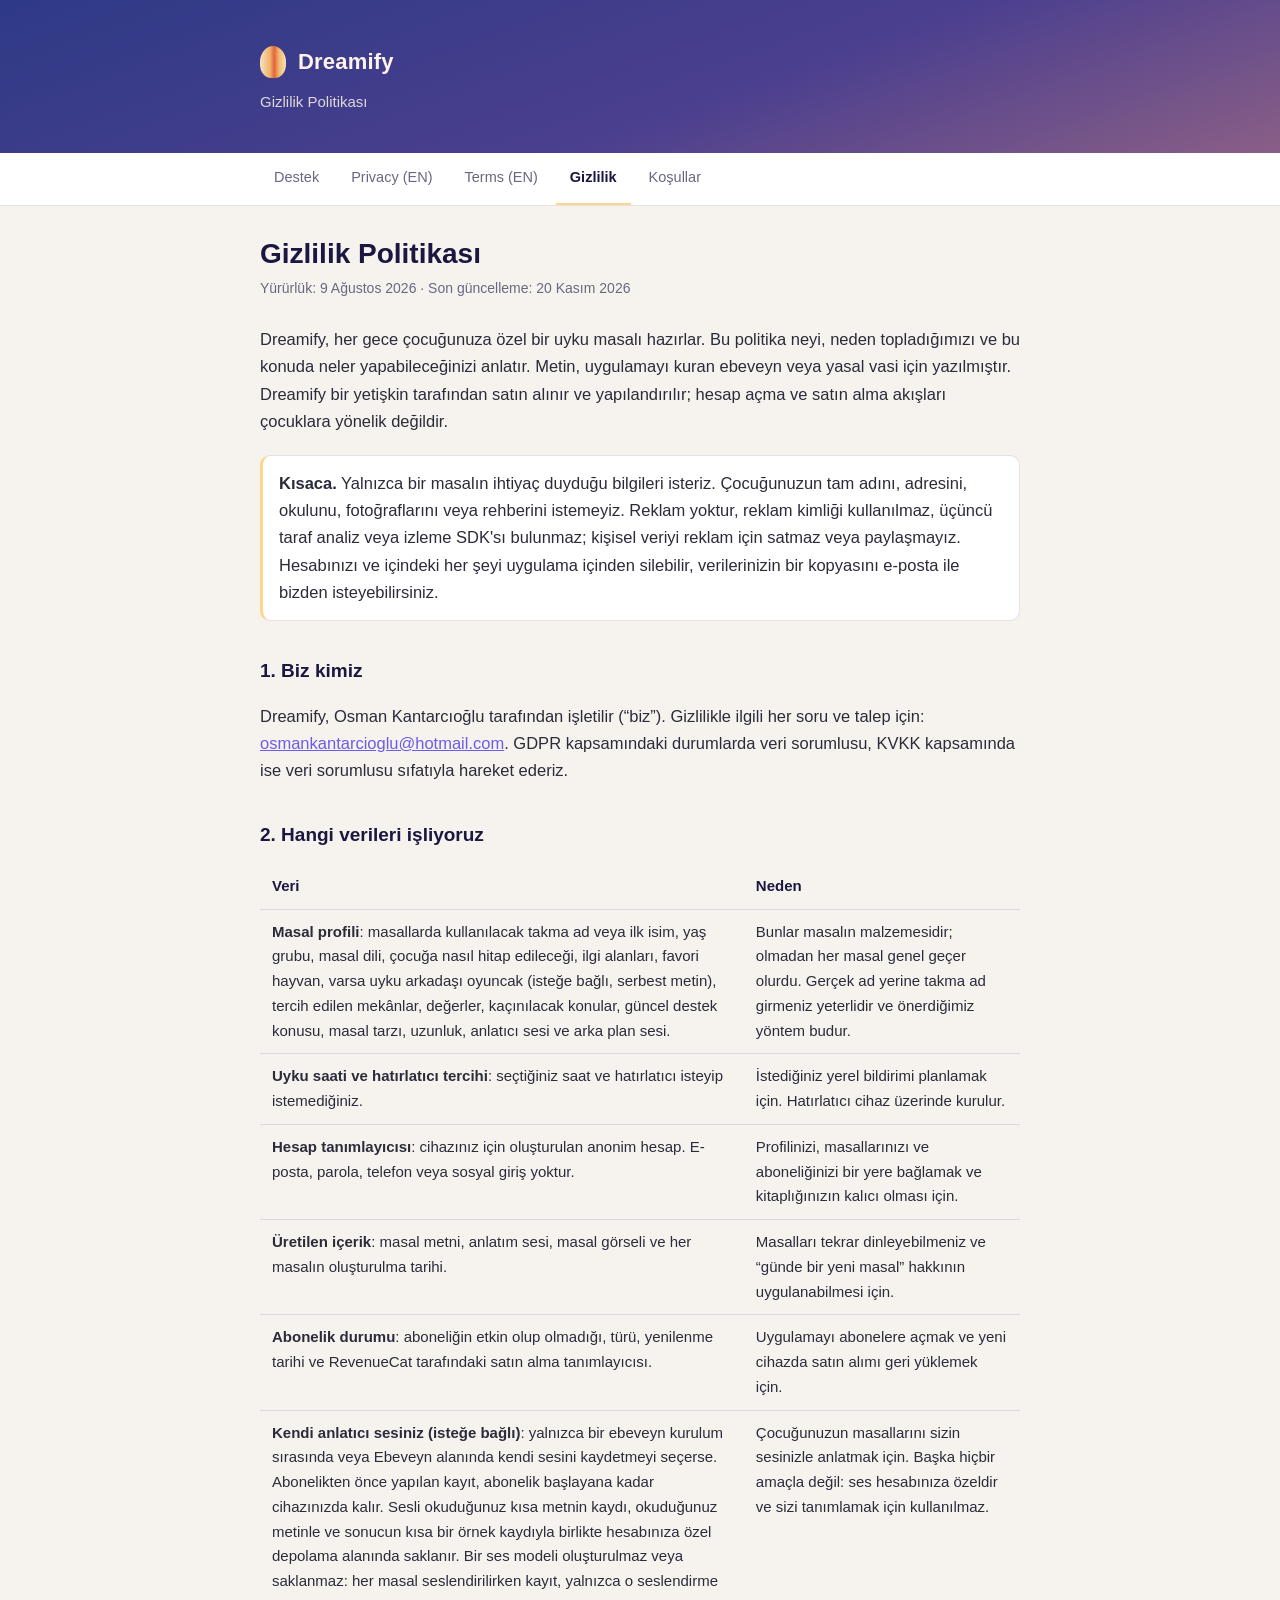
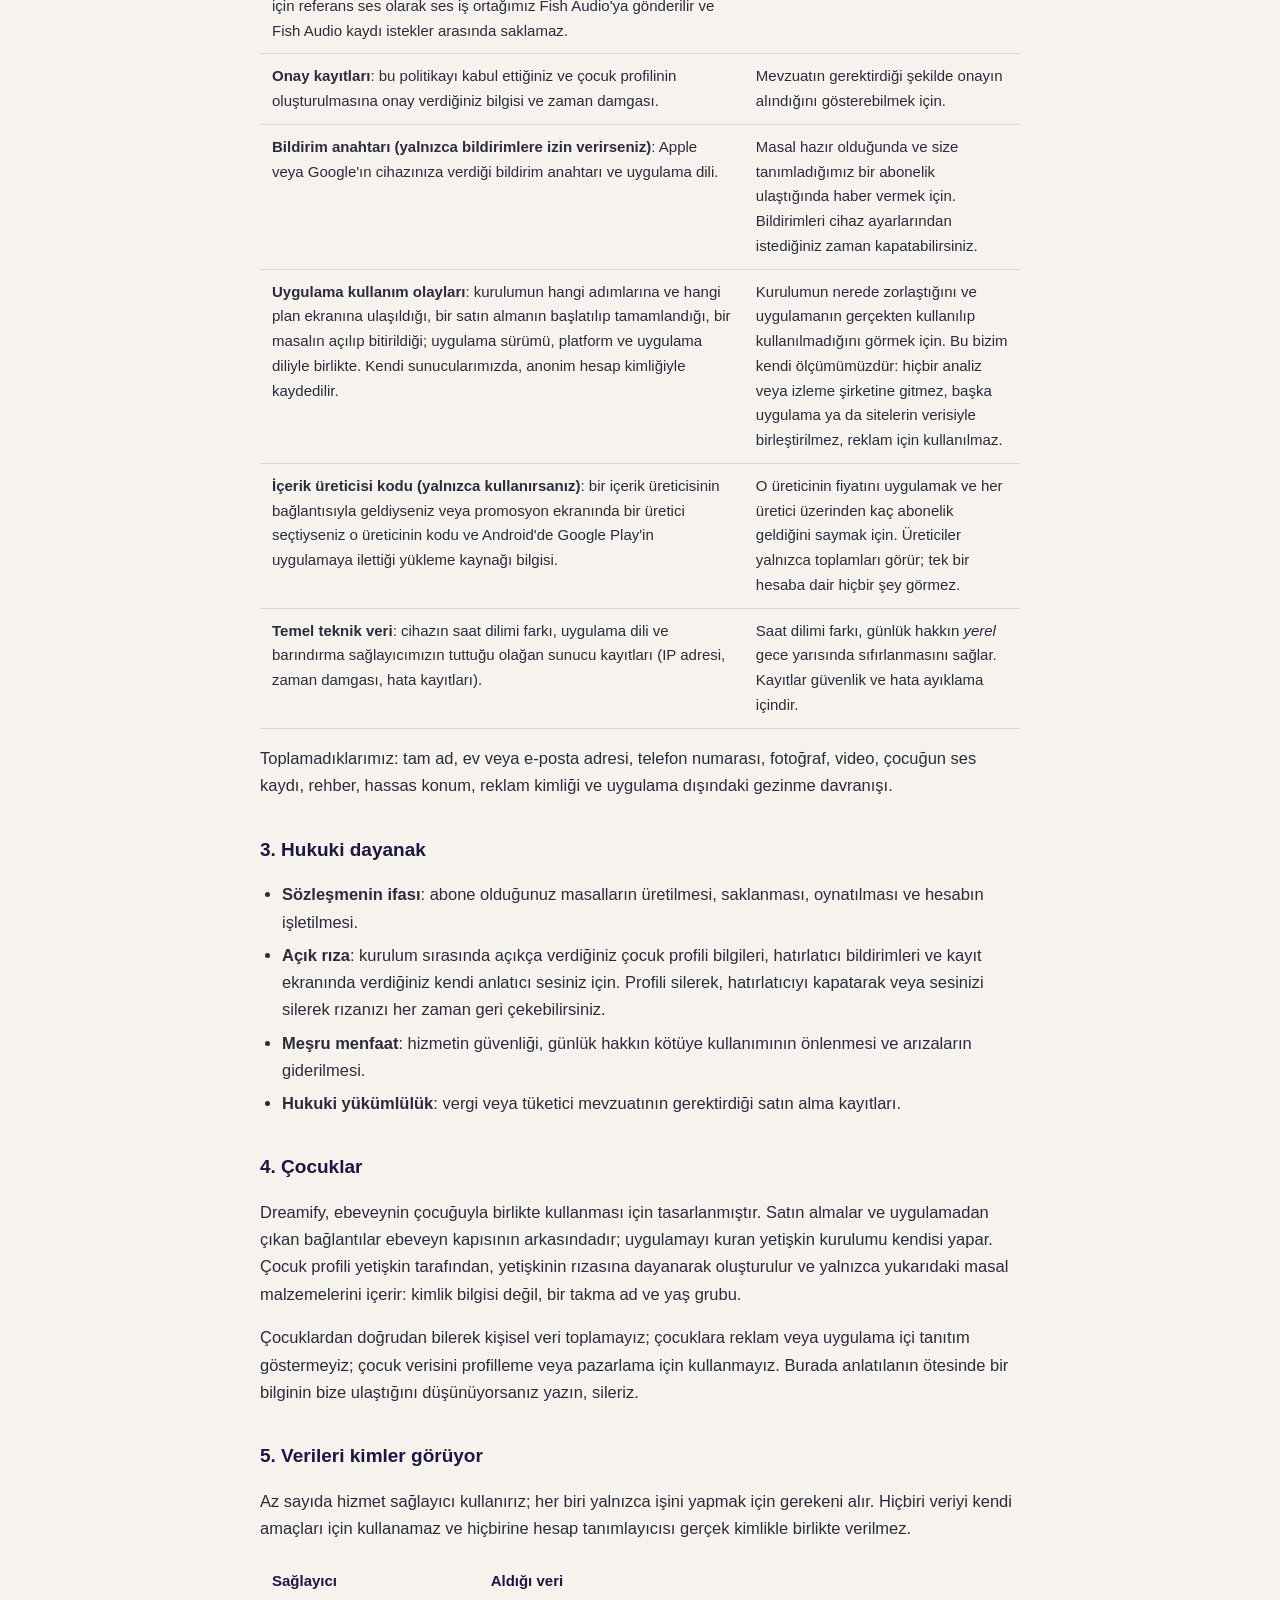
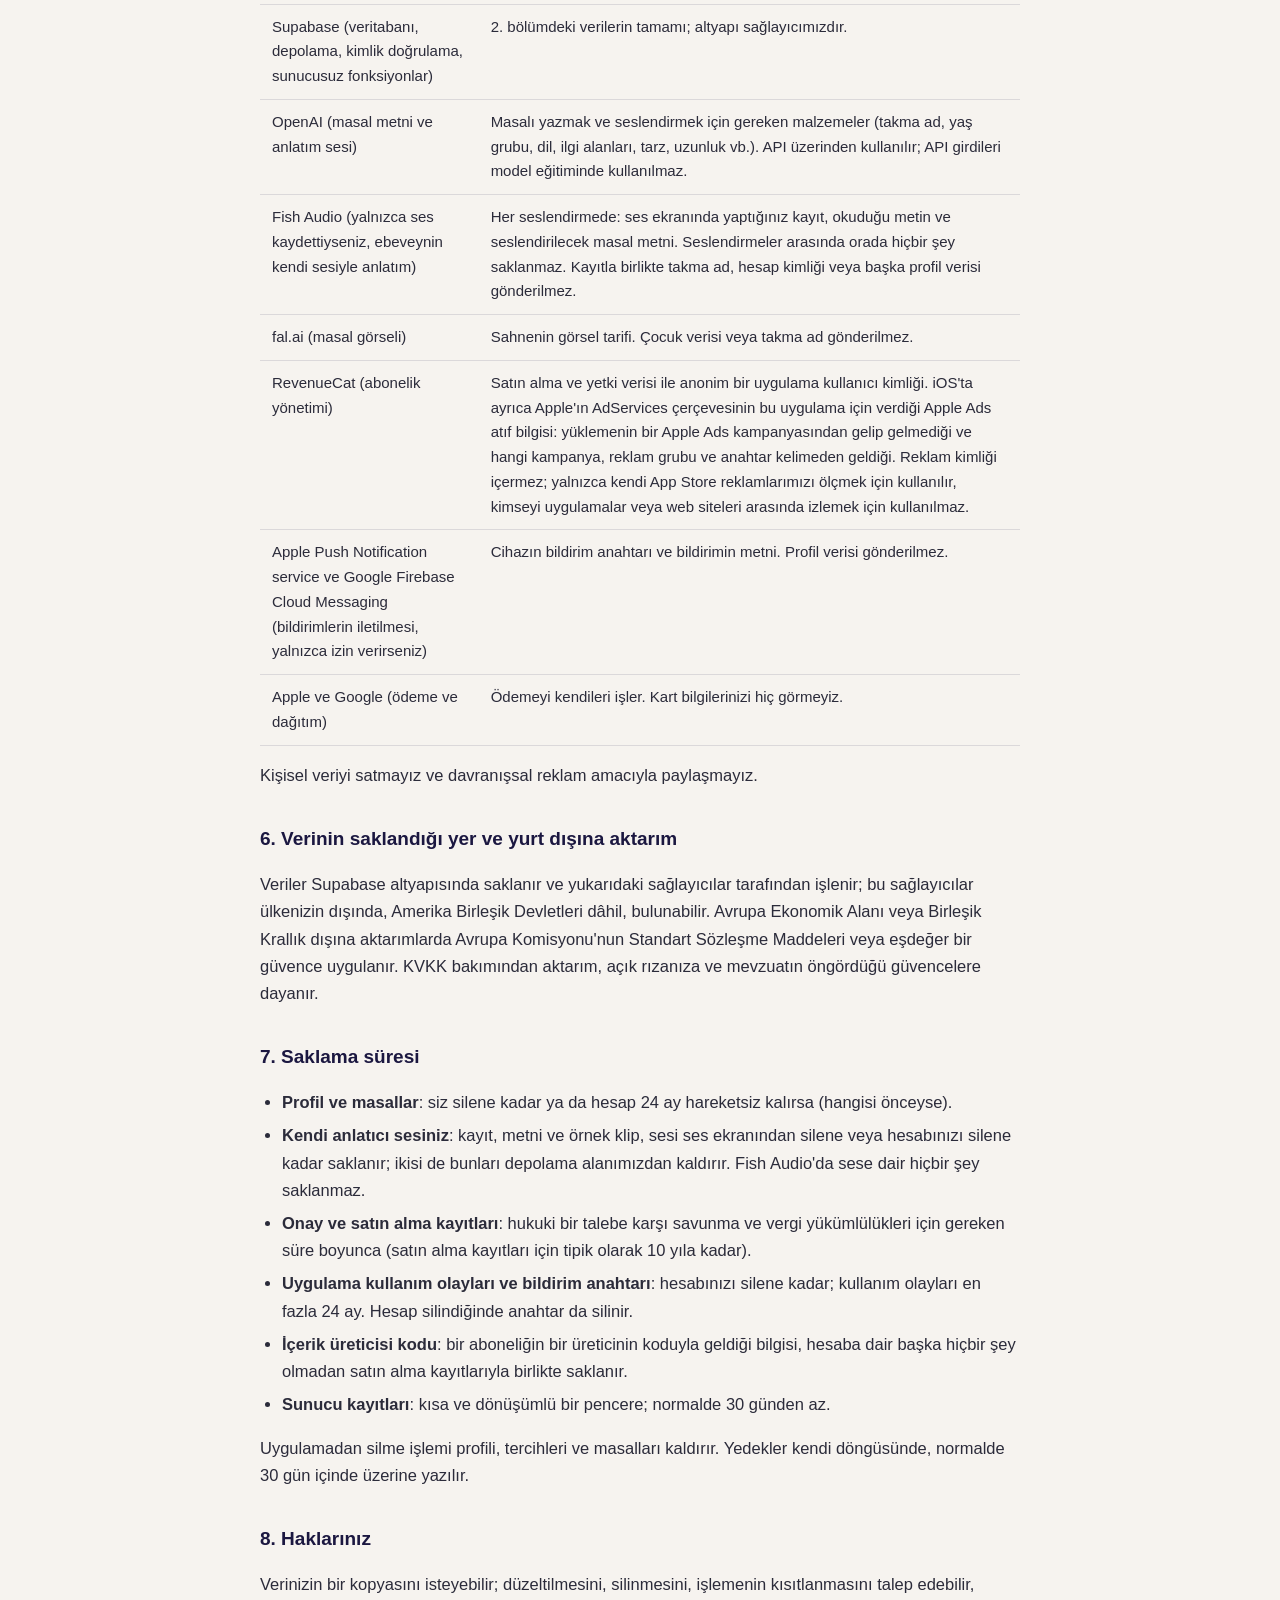
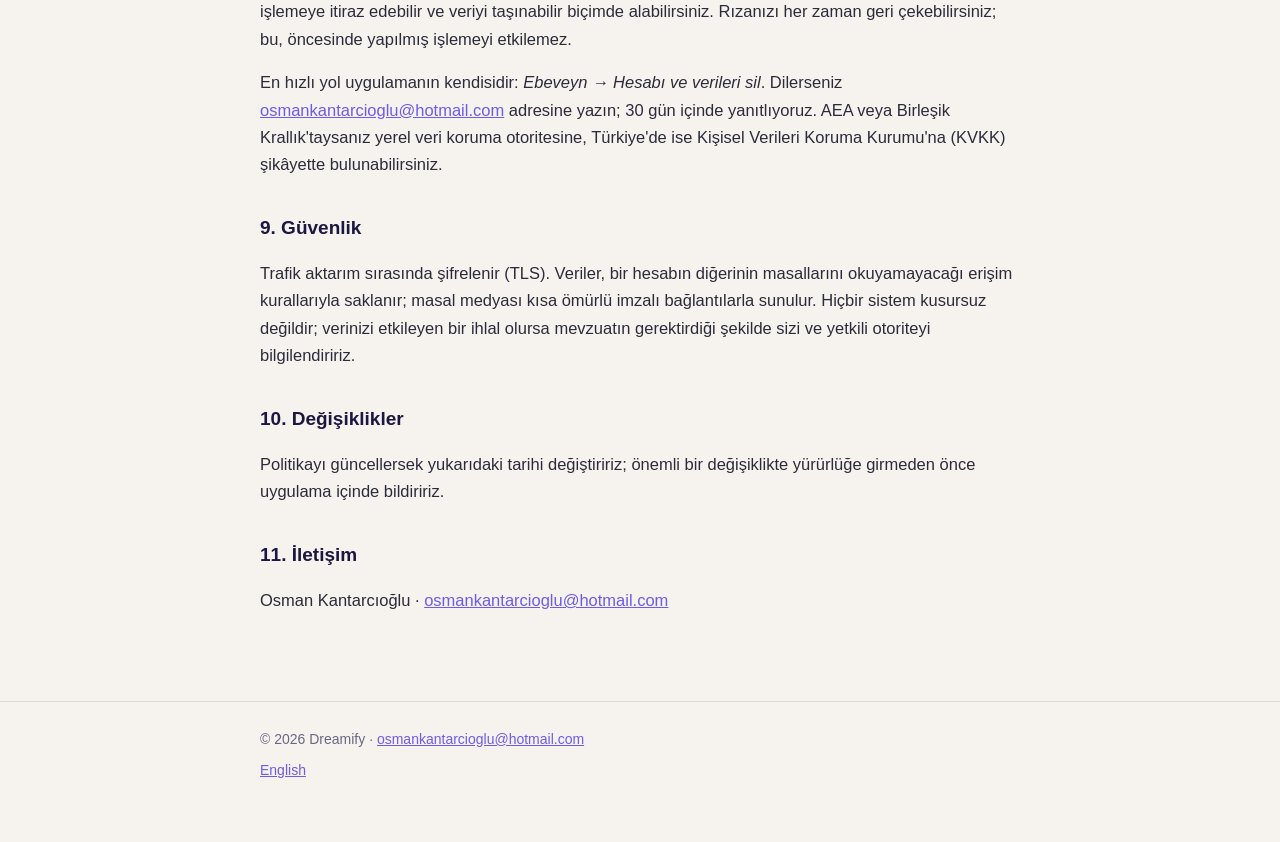
==== commit ed96ce8a: "Gizlilik politikası (TR): bildirim anahtarı, kullanım olayları, içerik üreticisi kodu Co-Authored-By" ====
--- a/privacy-tr.html
+++ b/privacy-tr.html
@@ -16,15 +16,15 @@
 
 <nav class="tabs"><div class="wrap">
   <a href="index.html">Destek</a>
-  <a href="privacy.html">Privacy (EN)</a>
-  <a href="terms.html">Terms (EN)</a>
+  <a href="https://dreamifystories.com/privacy/">Privacy (EN)</a>
+  <a href="https://dreamifystories.com/terms/">Terms (EN)</a>
   <a href="privacy-tr.html" aria-current="page">Gizlilik</a>
   <a href="terms-tr.html">Koşullar</a>
 </div></nav>
 
 <main><div class="wrap">
   <h1>Gizlilik Politikası</h1>
-  <p class="updated">Yürürlük: 9 Ağustos 2026 · Son güncelleme: 30 Eylül 2026</p>
+  <p class="updated">Yürürlük: 9 Ağustos 2026 · Son güncelleme: 20 Kasım 2026</p>
 
   <p>Dreamify, her gece çocuğunuza özel bir uyku masalı hazırlar. Bu politika neyi, neden topladığımızı ve bu konuda neler yapabileceğinizi anlatır. Metin, uygulamayı kuran ebeveyn veya yasal vasi için yazılmıştır. Dreamify bir yetişkin tarafından satın alınır ve yapılandırılır; hesap açma ve satın alma akışları çocuklara yönelik değildir.</p>
 
@@ -67,6 +67,18 @@
       <td>Mevzuatın gerektirdiği şekilde onayın alındığını gösterebilmek için.</td>
     </tr>
     <tr>
+    <td><strong>Bildirim anahtarı (yalnızca bildirimlere izin verirseniz)</strong>: Apple veya Google'ın cihazınıza verdiği bildirim anahtarı ve uygulama dili.</td>
+    <td>Masal hazır olduğunda ve size tanımladığımız bir abonelik ulaştığında haber vermek için. Bildirimleri cihaz ayarlarından istediğiniz zaman kapatabilirsiniz.</td>
+    </tr>
+    <tr>
+    <td><strong>Uygulama kullanım olayları</strong>: kurulumun hangi adımlarına ve hangi plan ekranına ulaşıldığı, bir satın almanın başlatılıp tamamlandığı, bir masalın açılıp bitirildiği; uygulama sürümü, platform ve uygulama diliyle birlikte. Kendi sunucularımızda, anonim hesap kimliğiyle kaydedilir.</td>
+    <td>Kurulumun nerede zorlaştığını ve uygulamanın gerçekten kullanılıp kullanılmadığını görmek için. Bu bizim kendi ölçümümüzdür: hiçbir analiz veya izleme şirketine gitmez, başka uygulama ya da sitelerin verisiyle birleştirilmez, reklam için kullanılmaz.</td>
+    </tr>
+    <tr>
+    <td><strong>İçerik üreticisi kodu (yalnızca kullanırsanız)</strong>: bir içerik üreticisinin bağlantısıyla geldiyseniz veya promosyon ekranında bir üretici seçtiyseniz o üreticinin kodu ve Android'de Google Play'in uygulamaya ilettiği yükleme kaynağı bilgisi.</td>
+    <td>O üreticinin fiyatını uygulamak ve her üretici üzerinden kaç abonelik geldiğini saymak için. Üreticiler yalnızca toplamları görür; tek bir hesaba dair hiçbir şey görmez.</td>
+    </tr>
+    <tr>
       <td><strong>Temel teknik veri</strong>: cihazın saat dilimi farkı, uygulama dili ve barındırma sağlayıcımızın tuttuğu olağan sunucu kayıtları (IP adresi, zaman damgası, hata kayıtları).</td>
       <td>Saat dilimi farkı, günlük hakkın <em>yerel</em> gece yarısında sıfırlanmasını sağlar. Kayıtlar güvenlik ve hata ayıklama içindir.</td>
     </tr>
@@ -95,6 +107,7 @@
     <tr><td>Fish Audio (yalnızca ses kaydettiyseniz, ebeveynin kendi sesiyle anlatım)</td><td>Her seslendirmede: ses ekranında yaptığınız kayıt, okuduğu metin ve seslendirilecek masal metni. Seslendirmeler arasında orada hiçbir şey saklanmaz. Kayıtla birlikte takma ad, hesap kimliği veya başka profil verisi gönderilmez.</td></tr>
     <tr><td>fal.ai (masal görseli)</td><td>Sahnenin görsel tarifi. Çocuk verisi veya takma ad gönderilmez.</td></tr>
     <tr><td>RevenueCat (abonelik yönetimi)</td><td>Satın alma ve yetki verisi ile anonim bir uygulama kullanıcı kimliği. iOS'ta ayrıca Apple'ın AdServices çerçevesinin bu uygulama için verdiği Apple Ads atıf bilgisi: yüklemenin bir Apple Ads kampanyasından gelip gelmediği ve hangi kampanya, reklam grubu ve anahtar kelimeden geldiği. Reklam kimliği içermez; yalnızca kendi App Store reklamlarımızı ölçmek için kullanılır, kimseyi uygulamalar veya web siteleri arasında izlemek için kullanılmaz.</td></tr>
+    <tr><td>Apple Push Notification service ve Google Firebase Cloud Messaging (bildirimlerin iletilmesi, yalnızca izin verirseniz)</td><td>Cihazın bildirim anahtarı ve bildirimin metni. Profil verisi gönderilmez.</td></tr>
     <tr><td>Apple ve Google (ödeme ve dağıtım)</td><td>Ödemeyi kendileri işler. Kart bilgilerinizi hiç görmeyiz.</td></tr>
   </table>
   <p>Kişisel veriyi satmayız ve davranışsal reklam amacıyla paylaşmayız.</p>
@@ -107,6 +120,8 @@
     <li><strong>Profil ve masallar</strong>: siz silene kadar ya da hesap 24 ay hareketsiz kalırsa (hangisi önceyse).</li>
     <li><strong>Kendi anlatıcı sesiniz</strong>: kayıt, metni ve örnek klip, sesi ses ekranından silene veya hesabınızı silene kadar saklanır; ikisi de bunları depolama alanımızdan kaldırır. Fish Audio'da sese dair hiçbir şey saklanmaz.</li>
     <li><strong>Onay ve satın alma kayıtları</strong>: hukuki bir talebe karşı savunma ve vergi yükümlülükleri için gereken süre boyunca (satın alma kayıtları için tipik olarak 10 yıla kadar).</li>
+    <li><strong>Uygulama kullanım olayları ve bildirim anahtarı</strong>: hesabınızı silene kadar; kullanım olayları en fazla 24 ay. Hesap silindiğinde anahtar da silinir.</li>
+    <li><strong>İçerik üreticisi kodu</strong>: bir aboneliğin bir üreticinin koduyla geldiği bilgisi, hesaba dair başka hiçbir şey olmadan satın alma kayıtlarıyla birlikte saklanır.</li>
     <li><strong>Sunucu kayıtları</strong>: kısa ve dönüşümlü bir pencere; normalde 30 günden az.</li>
   </ul>
   <p>Uygulamadan silme işlemi profili, tercihleri ve masalları kaldırır. Yedekler kendi döngüsünde, normalde 30 gün içinde üzerine yazılır.</p>
